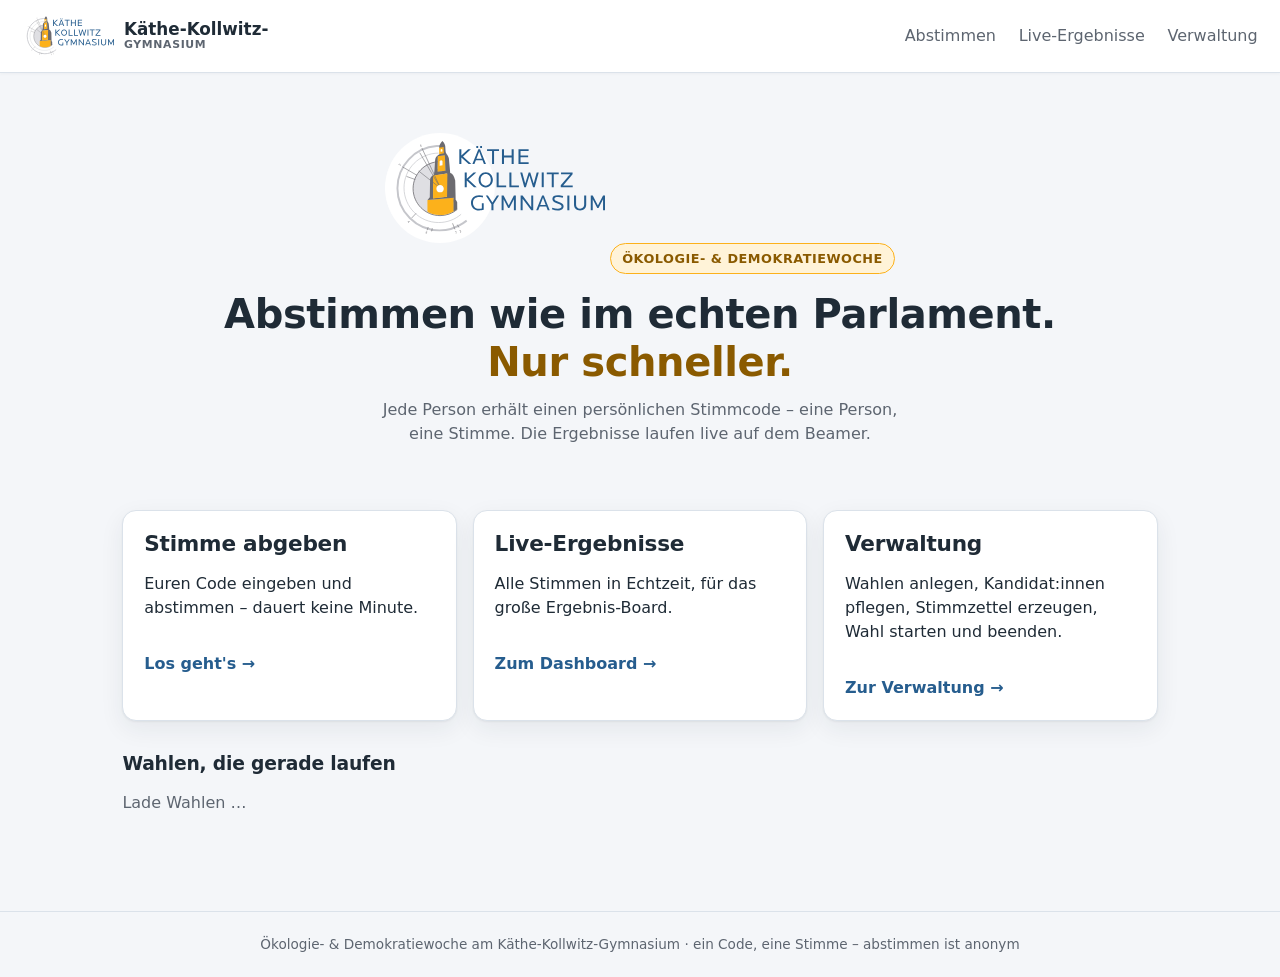
==== index.html @ 9bf64b33 "Initial commit: Static Schul-Wahlsystem with Supabase backend" ====
<!doctype html>
<html lang="de">
<head>
<meta charset="utf-8">
<meta name="viewport" content="width=device-width, initial-scale=1">
<title>Wahlsystem · Käthe-Kollwitz-Gymnasium</title>
<link rel="stylesheet" href="static/style.css">
</head>
<body>
<header class="top">
  <a class="brand" href="index.html" title="Käthe-Kollwitz-Gymnasium">
    <img class="brand-logo" src="static/logo-kkg.svg" alt="Käthe-Kollwitz-Gymnasium">
    <span class="brand-name">Käthe-Kollwitz-<small>Gymnasium</small></span>
  </a>
  <nav class="topnav">
    <a href="vote.html">Abstimmen</a>
    <a href="dashboard.html">Live-Ergebnisse</a>
    <a href="admin.html">Verwaltung</a>
  </nav>
</header>

<main class="main">
<section class="hero">
  <img class="hero-logo" src="static/logo-kkg.svg" alt="Käthe-Kollwitz-Gymnasium">
  <p class="kicker">Ökologie- &amp; Demokratiewoche</p>
  <h1>Abstimmen wie im echten Parlament.<br><span>Nur schneller.</span></h1>
  <p class="sub">Jede Person erhält einen persönlichen Stimmcode – eine Person,
  eine Stimme. Die Ergebnisse laufen live auf dem Beamer.</p>
</section>

<section class="cards3">
  <a class="card feature" href="vote.html">
    <h2>Stimme abgeben</h2>
    <p>Euren Code eingeben und abstimmen – dauert keine Minute.</p>
    <span class="card-cta">Los geht's →</span>
  </a>
  <a class="card feature" href="dashboard.html">
    <h2>Live-Ergebnisse</h2>
    <p>Alle Stimmen in Echtzeit, für das große Ergebnis-Board.</p>
    <span class="card-cta">Zum Dashboard →</span>
  </a>
  <a class="card feature" href="admin.html">
    <h2>Verwaltung</h2>
    <p>Wahlen anlegen, Kandidat:innen pflegen, Stimmzettel erzeugen,
      Wahl starten und beenden.</p>
    <span class="card-cta">Zur Verwaltung →</span>
  </a>
</section>

<section class="section">
  <h3 class="section-title">Wahlen, die gerade laufen</h3>
  <div id="open-elections"><p class="muted">Lade Wahlen …</p></div>
</section>
</main>

<footer class="foot">Ökologie- &amp; Demokratiewoche am Käthe-Kollwitz-Gymnasium · ein Code, eine Stimme – abstimmen ist anonym</footer>

<script src="static/supabase.js"></script>
<script src="static/supabase-config.js"></script>
<script>
(async () => {
  const box = document.getElementById("open-elections");
  try {
    const { data: list, error } = await supabase
      .from("elections")
      .select("id, title, status, votes(count)")
      .eq("status", "running")
      .order("id", { ascending: false });

    if (error || !list || !list.length) {
      box.innerHTML = '<p class="muted">Keine Wahl läuft gerade.</p>';
      return;
    }

    box.innerHTML = list.map(e => {
      const voteCount = e.votes ? e.votes[0]?.count || 0 : 0;
      return `
      <div class="election-row">
        <div>
          <strong>${esc(e.title)}</strong>
          <span class="muted"> · ${voteCount} Stimm${voteCount === 1 ? "e" : "en"} bisher</span>
        </div>
        <div class="row-actions">
          <a class="btn small" href="vote.html?e=${e.id}">Abstimmen</a>
          <a class="btn small ghost" href="dashboard.html?e=${e.id}">Ergebnis</a>
        </div>
      </div>`;
    }).join("");
  } catch (err) {
    box.innerHTML = '<p class="muted">Keine Wahl läuft gerade.</p>';
  }
})();
</script>
</body>
</html>
---- static/style.css ----
:root {
  /* KKG-Farben (aus dem Schullogo): Blau #265D8E, Orange #FCB11B */
  --bg: #f4f6f9;
  --card: #ffffff;
  --ink: #1f2b36;
  --muted: #5d6570;
  --line: #dbe2ea;
  --surface: #fbfcfd;          /* neutrale Flächen (Inputs, Listen) */
  --accent: #265d8e;
  --accent-hover: #1c4a73;     /* dunkleres KKG-Blau */
  --accent-ink: #ffffff;
  --accent-soft: #e4edf6;
  --accent2: #fcb11b;
  --accent2-soft: #fff3d8;
  --accent2-ink: #8a5a00;      /* ablesbares Dunkelorange */
  --ok: #16865c;
  --ok-soft: #e3f2ea;
  --danger: #b3372f;
  --warn: #9a6b00;
  --radius: 14px;
  --shadow: 0 1px 2px rgba(31, 43, 54, .06), 0 8px 24px rgba(31, 43, 54, .07);
}

* { box-sizing: border-box; }

body {
  margin: 0;
  font-family: system-ui, -apple-system, "Segoe UI", Roboto, "Helvetica Neue", Arial, sans-serif;
  background: var(--bg);
  color: var(--ink);
  line-height: 1.5;
}

a { color: var(--accent); text-decoration: none; }
a:hover { text-decoration: underline; }

h1, h2, h3 { line-height: 1.2; margin: 0 0 .5em; letter-spacing: -.01em; }
h1 { font-size: 2rem; }
h2 { font-size: 1.35rem; }

::selection { background: #ffe2a3; color: var(--ink); }

.muted { color: var(--muted); }
.pad { padding: .8rem; }

/* ---------- header / footer ---------- */
.top {
  display: flex;
  align-items: center;
  justify-content: space-between;
  gap: 1rem;
  padding: .8rem 1.4rem;
  background: var(--card);
  border-bottom: 1px solid var(--line);
  box-shadow: 0 1px 3px rgba(31, 43, 54, .04);
  position: sticky;
  top: 0;
  z-index: 20;
}
.brand {
  display: flex;
  align-items: center;
  gap: .6rem;
  font-weight: 700;
  font-size: 1.05rem;
  color: var(--ink);
}
.brand:hover { text-decoration: none; }
.brand-logo {
  height: 46px;
  width: auto;
  display: block;
  flex: none;
}
.brand-name { display: grid; line-height: 1.15; }
.brand-name small {
  font-size: .68rem;
  font-weight: 600;
  color: var(--muted);
  text-transform: uppercase;
  letter-spacing: .06em;
}
.topnav a {
  color: var(--muted);
  font-weight: 500;
  margin-left: 1.1rem;
}
.topnav a:hover { color: var(--accent); text-decoration: none; }
@media (max-width: 640px) {
  .top { flex-wrap: wrap; padding: .6rem 1rem; }
  .brand-logo { height: 34px; }
  .topnav { margin-left: auto; }
  .topnav a { margin-left: .8rem; font-size: .95rem; }
}

.main { max-width: 1080px; margin: 0 auto; padding: 1.6rem 1.4rem 3rem; }

.foot {
  text-align: center;
  color: var(--muted);
  font-size: .85rem;
  padding: 1.4rem;
  border-top: 1px solid var(--line);
  margin-top: 2rem;
}

/* ---------- hero ---------- */
.hero { text-align: center; padding: 2.2rem 1rem 2rem; }
.hero-logo { height: 110px; margin-bottom: 1.2rem; }
.kicker {
  display: inline-block;
  background: var(--accent2-soft);
  color: var(--accent2-ink);
  border: 1px solid var(--accent2);
  font-weight: 600;
  font-size: .8rem;
  letter-spacing: .04em;
  text-transform: uppercase;
  padding: .3rem .7rem;
  border-radius: 999px;
  margin-bottom: 1rem;
}
.hero h1 { font-size: 2.5rem; max-width: 44ch; margin: 0 auto; }
.hero h1 span { color: var(--accent2-ink); }
.sub { color: var(--muted); max-width: 52ch; margin: .8rem auto 0; }

/* ---------- cards ---------- */
.cards3 {
  display: grid;
  grid-template-columns: repeat(3, 1fr);
  gap: 1rem;
  margin: 2rem 0;
}
@media (max-width: 780px) { .cards3 { grid-template-columns: 1fr; } }

.card {
  background: var(--card);
  border: 1px solid var(--line);
  border-radius: var(--radius);
  padding: 1.2rem 1.3rem;
  box-shadow: var(--shadow);
}
.card.feature { display: block; color: inherit; transition: transform .12s ease; }
.card.feature:hover { text-decoration: none; transform: translateY(-2px); color: inherit; }
.card-cta { display: inline-block; margin-top: 1rem; font-weight: 600; color: var(--accent); transition: transform .12s ease; }
.card.feature:hover .card-cta { transform: translateX(3px); }

.section-title { margin-top: 2rem; }
.election-row {
  display: flex;
  align-items: center;
  justify-content: space-between;
  flex-wrap: wrap;
  gap: 1rem;
  background: var(--card);
  border: 1px solid var(--line);
  border-radius: var(--radius);
  padding: .9rem 1.1rem;
  margin-bottom: .7rem;
}

/* ---------- buttons ---------- */
.btn {
  display: inline-block;
  border: 1px solid var(--line);
  background: var(--card);
  color: var(--ink);
  font: inherit;
  font-weight: 600;
  padding: .55rem 1.1rem;
  border-radius: 10px;
  cursor: pointer;
  transition: background .12s ease, border-color .12s ease;
}
.btn:hover { background: #eef2f7; text-decoration: none; }
.btn.primary { background: var(--accent); border-color: var(--accent); color: var(--accent-ink); }
.btn.primary:hover { background: var(--accent-hover); }
.btn.danger { background: var(--danger); border-color: var(--danger); color: #fff; }
.btn.danger:hover { background: #9c2c25; }
.btn.ghost { background: transparent; border-color: transparent; color: var(--muted); }
.btn.ghost:hover { background: #edf2f7; color: var(--ink); }
.btn.small { padding: .35rem .8rem; font-size: .88rem; }
.btn.wide { width: 100%; }
.btn:disabled { opacity: .5; cursor: not-allowed; }

.row-actions { display: flex; gap: .6rem; flex-wrap: wrap; }

.linkish {
  background: none;
  border: none;
  color: var(--muted);
  cursor: pointer;
  font: inherit;
  font-size: .88rem;
  padding: 0;
}
.linkish:hover { color: var(--accent); text-decoration: underline; }

/* ---------- forms ---------- */
.stack { display: grid; gap: .9rem; }
.field { display: grid; gap: .3rem; }
.field > span { font-size: .85rem; font-weight: 600; color: var(--muted); }
input, textarea, select {
  font: inherit;
  border: 1px solid var(--line);
  border-radius: 10px;
  padding: .55rem .75rem;
  background: var(--surface);
  width: 100%;
}
input:focus, textarea:focus, select:focus {
  outline: 2px solid var(--accent-soft);
  border-color: var(--accent);
}
.code-input {
  font-family: ui-monospace, SFMono-Regular, Menlo, monospace;
  font-size: 1.15rem;
  letter-spacing: .08em;
  text-transform: uppercase;
  text-align: center;
}
.code-row { display: grid; grid-template-columns: 1fr 2fr; gap: .8rem; }
@media (max-width: 560px) { .code-row { grid-template-columns: 1fr; } }

.error { color: var(--danger); font-weight: 600; margin: .6rem 0 0; }
.status-note {
  background: #fff6e6;
  border: 1px solid #f0dcae;
  color: var(--warn);
  border-radius: 10px;
  padding: .8rem 1rem;
  margin-top: 1rem;
}

.center-col { max-width: 640px; margin: 2rem auto 0; }
.login-card { text-align: center; }

/* ---------- vote page ---------- */
.vote-card h1 { font-size: 1.7rem; }
.election-head { margin: 1.2rem 0 .4rem; }
.pick-hint { font-weight: 600; margin: 1rem 0 .6rem; }
.options { display: grid; gap: .6rem; }
.option {
  display: flex;
  gap: .8rem;
  align-items: flex-start;
  border: 1px solid var(--line);
  border-radius: 12px;
  padding: .85rem 1rem;
  cursor: pointer;
  background: var(--surface);
  transition: border-color .12s ease, background .12s ease;
}
.option:hover { border-color: var(--accent); }
.option input { width: auto; margin: .25rem 0 0; accent-color: var(--accent); }
.option.selected { border-color: var(--accent); background: var(--accent-soft); }
.option-text { display: grid; }
.option-text small { color: var(--muted); }

.success { text-align: center; padding: 1.2rem 0 .4rem; }
.success-mark {
  width: 64px;
  height: 64px;
  margin: 0 auto 1rem;
  border-radius: 50%;
  background: var(--ok-soft);
  color: var(--ok);
  font-size: 2rem;
  font-weight: 700;
  display: grid;
  place-items: center;
}

/* ---------- dashboard ---------- */
.dashboard { max-width: 860px; }
.dash-head { margin-bottom: 1.2rem; }
.dash-stats {
  display: grid;
  grid-template-columns: repeat(2, 1fr);
  gap: .8rem;
  margin-bottom: 1rem;
}
@media (max-width: 560px) { .dash-stats { grid-template-columns: 1fr; } }
.stat {
  background: var(--card);
  border: 1px solid var(--line);
  border-radius: var(--radius);
  padding: .9rem 1rem;
  text-align: center;
  box-shadow: var(--shadow);
}
.stat span { font-size: 1.8rem; font-weight: 700; display: block; }
.stat small { color: var(--muted); }

.bars { display: grid; gap: .8rem; padding: .6rem 0; }
.bar-row { display: grid; gap: .3rem; }
.bar-label {
  display: flex;
  align-items: baseline;
  gap: .5rem;
  flex-wrap: wrap;
}
.bar-num { color: var(--muted); font-size: .9rem; }
.bar-track {
  height: 18px;
  background: #e6ebf1;
  border-radius: 999px;
  overflow: hidden;
}
.bar-fill {
  height: 100%;
  background: linear-gradient(90deg, var(--accent), #5b8cb8);
  border-radius: 999px;
  transition: width .5s ease;
}
.crown { color: var(--accent2); }
.dash-pick { display: flex; align-items: center; gap: .6rem; flex-wrap: wrap; margin-top: 1rem; color: var(--muted); }
.dash-pick select { width: auto; max-width: 100%; }
.hint { color: var(--muted); font-size: .88rem; margin: .6rem 0 0; }

/* ---------- pills ---------- */
.pill {
  font-size: .75rem;
  font-weight: 700;
  text-transform: uppercase;
  letter-spacing: .03em;
  padding: .2rem .55rem;
  border-radius: 999px;
}
.pill.draft { background: #e8edf1; color: var(--muted); }
.pill.running { background: var(--ok-soft); color: var(--ok); }
.pill.closed { background: #fdebe9; color: var(--danger); }
.pill.round { background: var(--accent2-soft); color: var(--accent2-ink); border: 1px solid var(--accent2); }
.pill.round.sm { font-size: .66rem; padding: .1rem .4rem; vertical-align: middle; }

/* ---------- rounds / dashboard title ---------- */
.dash-title-row {
  display: flex;
  align-items: center;
  gap: .6rem;
  flex-wrap: wrap;
}
.dash-title-row h1 { margin: 0; }

/* ---------- admin layout ---------- */
.admin-layout {
  display: grid;
  grid-template-columns: 300px 1fr;
  gap: 1.2rem;
  align-items: start;
}
@media (max-width: 820px) { .admin-layout { grid-template-columns: 1fr; } }

.admin-side {
  position: sticky;
  top: 70px;
  display: grid;
  gap: 1rem;
  background: var(--card);
  border: 1px solid var(--line);
  border-radius: var(--radius);
  padding: 1rem;
  box-shadow: var(--shadow);
  max-height: calc(100vh - 90px);
  overflow: auto;
}
@media (max-width: 820px) { .admin-side { position: static; max-height: none; } }

.election-list { display: grid; gap: .5rem; }
.list-item {
  display: grid;
  gap: .15rem;
  text-align: left;
  background: var(--surface);
  border: 1px solid var(--line);
  border-radius: 10px;
  padding: .7rem .8rem;
  cursor: pointer;
  font: inherit;
  width: 100%;
}
.list-item:hover { border-color: var(--accent); }
.list-item.active { border-color: var(--accent); background: var(--accent-soft); }
.list-title { font-weight: 600; }
.list-meta { color: var(--muted); font-size: .8rem; }
.side-foot { display: grid; gap: .4rem; border-top: 1px solid var(--line); padding-top: .8rem; }

.placeholder {
  color: var(--muted);
  text-align: center;
  padding: 3rem 1rem;
  border: 2px dashed var(--line);
  border-radius: var(--radius);
}

.detail-head {
  display: flex;
  justify-content: space-between;
  gap: 1rem;
  flex-wrap: wrap;
  margin-bottom: 1rem;
}
.tabs { display: flex; gap: .4rem; margin: 1rem 0 .8rem; flex-wrap: wrap; }
.tab {
  border: 1px solid var(--line);
  background: var(--card);
  font: inherit;
  font-weight: 600;
  font-size: .9rem;
  padding: .4rem .9rem;
  border-radius: 999px;
  cursor: pointer;
}
.tab.active { background: var(--accent); border-color: var(--accent); color: #fff; }
.tab-pane { background: var(--card); border: 1px solid var(--line); border-radius: var(--radius); padding: 1.1rem; }
.hidden { display: none !important; }

.add-row { display: flex; gap: .6rem; margin-bottom: 1rem; flex-wrap: wrap; align-items: center; }
.add-row input[type="text"], .add-row input:not([type]), .add-row input[type="number"] { flex: 1; min-width: 160px; }
.add-row label { font-size: .88rem; color: var(--muted); font-weight: 600; }
.qr-host { display: grid; gap: .2rem; }
.qr-host input { min-width: 220px; font-size: .88rem; }

.cand-list { display: grid; gap: .5rem; }
.cand-row {
  display: flex;
  justify-content: space-between;
  align-items: center;
  flex-wrap: wrap;
  gap: 1rem;
  border: 1px solid var(--line);
  border-radius: 10px;
  padding: .6rem .9rem;
}
.cand-row small { display: block; }

.ballot-grid {
  display: grid;
  grid-template-columns: repeat(auto-fill, minmax(150px, 1fr));
  gap: .8rem;
  max-height: 60vh;
  overflow: auto;
  border: 1px dashed var(--line);
  border-radius: 10px;
  padding: .8rem;
}
.ballot {
  display: grid;
  place-items: center;
  gap: .3rem;
  background: var(--surface);
  border: 1px solid var(--line);
  border-radius: 10px;
  padding: .6rem;
}
.ballot img { width: 96px; height: 96px; }
.ballot code { font-family: ui-monospace, SFMono-Regular, Menlo, monospace; font-weight: 600; }
.ballot.used { opacity: .45; }

.result-stats { display: flex; gap: .8rem; margin-bottom: 1rem; flex-wrap: wrap; }
.result-stats .stat { box-shadow: none; padding: .6rem .9rem; }
.result-stats .stat span { font-size: 1.4rem; }

/* ---------- print ---------- */
@media print {
  .top, .foot, .no-print, .placeholder, .tabs, .add-row,
  .detail-head .row-actions, .side-foot { display: none !important; }
  body { background: #fff; }
  .admin-layout { display: block; }
  .admin-main { padding: 0; }
  .ballot-grid { border: none; max-height: none; overflow: visible; }
  .tab-pane.hidden { display: none !important; }
  .tab-pane { border: none; padding: 0; }
}

/* ---------- Barrierefreiheit ---------- */
@media (prefers-reduced-motion: reduce) {
  *, *::before, *::after { transition: none !important; animation: none !important; }
}
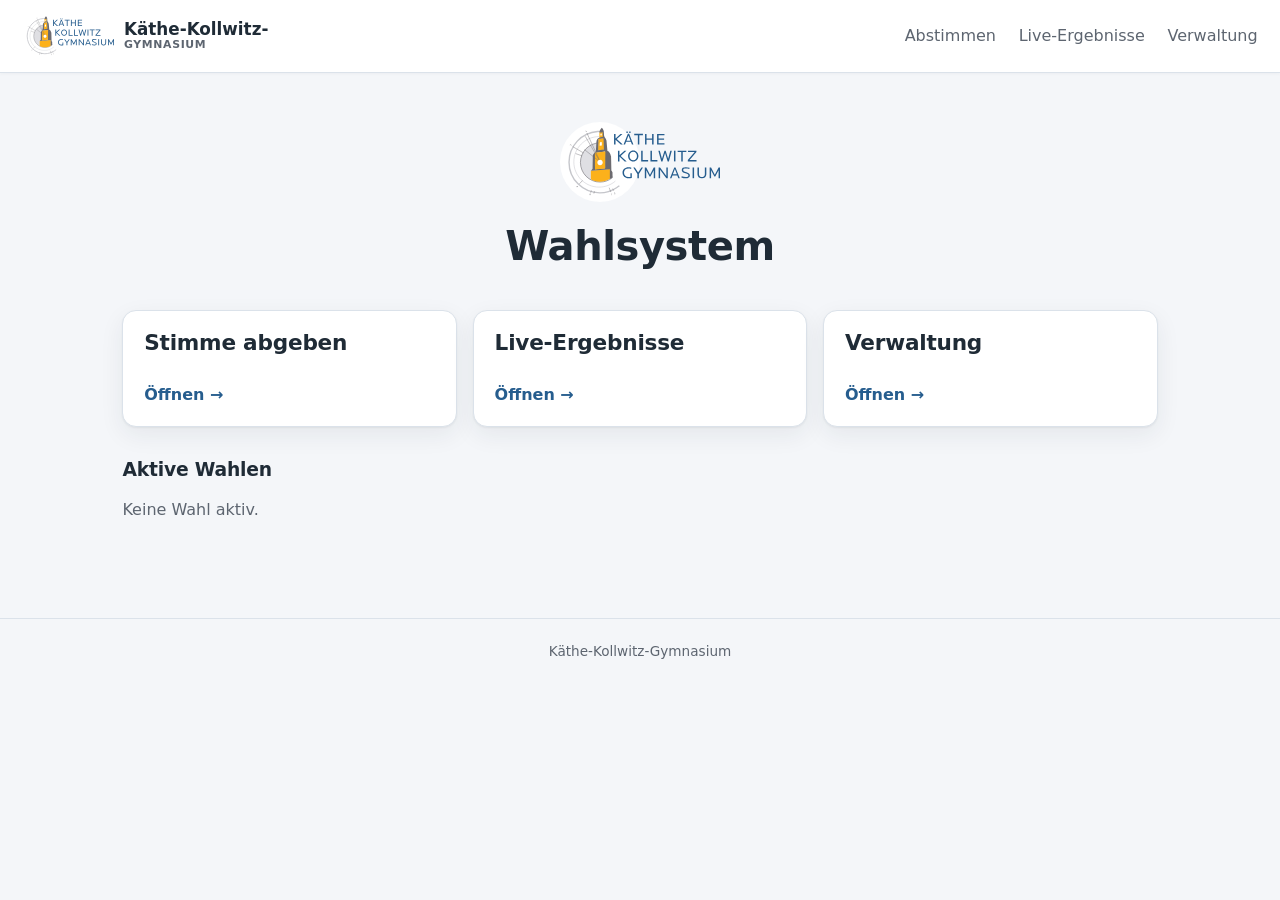
==== commit 7feb976d: "Remove unnecessary marketing and verbose text" ====
--- a/index.html
+++ b/index.html
@@ -20,40 +20,33 @@
 </header>
 
 <main class="main">
-<section class="hero">
-  <img class="hero-logo" src="static/logo-kkg.svg" alt="Käthe-Kollwitz-Gymnasium">
-  <p class="kicker">Ökologie- &amp; Demokratiewoche</p>
-  <h1>Abstimmen wie im echten Parlament.<br><span>Nur schneller.</span></h1>
-  <p class="sub">Jede Person erhält einen persönlichen Stimmcode – eine Person,
-  eine Stimme. Die Ergebnisse laufen live auf dem Beamer.</p>
+<section class="hero" style="padding: 1.5rem 1rem 1rem;">
+  <img class="hero-logo" src="static/logo-kkg.svg" alt="Käthe-Kollwitz-Gymnasium" style="height: 80px; margin-bottom: 0.8rem;">
+  <h1>Wahlsystem</h1>
 </section>
 
-<section class="cards3">
+<section class="cards3" style="margin: 1.5rem 0;">
   <a class="card feature" href="vote.html">
     <h2>Stimme abgeben</h2>
-    <p>Euren Code eingeben und abstimmen – dauert keine Minute.</p>
-    <span class="card-cta">Los geht's →</span>
+    <span class="card-cta">Öffnen →</span>
   </a>
   <a class="card feature" href="dashboard.html">
     <h2>Live-Ergebnisse</h2>
-    <p>Alle Stimmen in Echtzeit, für das große Ergebnis-Board.</p>
-    <span class="card-cta">Zum Dashboard →</span>
+    <span class="card-cta">Öffnen →</span>
   </a>
   <a class="card feature" href="admin.html">
     <h2>Verwaltung</h2>
-    <p>Wahlen anlegen, Kandidat:innen pflegen, Stimmzettel erzeugen,
-      Wahl starten und beenden.</p>
-    <span class="card-cta">Zur Verwaltung →</span>
+    <span class="card-cta">Öffnen →</span>
   </a>
 </section>
 
 <section class="section">
-  <h3 class="section-title">Wahlen, die gerade laufen</h3>
-  <div id="open-elections"><p class="muted">Lade Wahlen …</p></div>
+  <h3 class="section-title">Aktive Wahlen</h3>
+  <div id="open-elections"><p class="muted">Keine Wahl aktiv.</p></div>
 </section>
 </main>
 
-<footer class="foot">Ökologie- &amp; Demokratiewoche am Käthe-Kollwitz-Gymnasium · ein Code, eine Stimme – abstimmen ist anonym</footer>
+<footer class="foot">Käthe-Kollwitz-Gymnasium</footer>
 
 <script src="static/supabase.js"></script>
 <script src="static/supabase-config.js"></script>
@@ -68,7 +61,7 @@
       .order("id", { ascending: false });
 
     if (error || !list || !list.length) {
-      box.innerHTML = '<p class="muted">Keine Wahl läuft gerade.</p>';
+      box.innerHTML = '<p class="muted">Keine Wahl aktiv.</p>';
       return;
     }
 
@@ -78,7 +71,7 @@
       <div class="election-row">
         <div>
           <strong>${esc(e.title)}</strong>
-          <span class="muted"> · ${voteCount} Stimm${voteCount === 1 ? "e" : "en"} bisher</span>
+          <span class="muted"> · ${voteCount} Stimmen</span>
         </div>
         <div class="row-actions">
           <a class="btn small" href="vote.html?e=${e.id}">Abstimmen</a>
@@ -87,7 +80,7 @@
       </div>`;
     }).join("");
   } catch (err) {
-    box.innerHTML = '<p class="muted">Keine Wahl läuft gerade.</p>';
+    box.innerHTML = '<p class="muted">Keine Wahl aktiv.</p>';
   }
 })();
 </script>
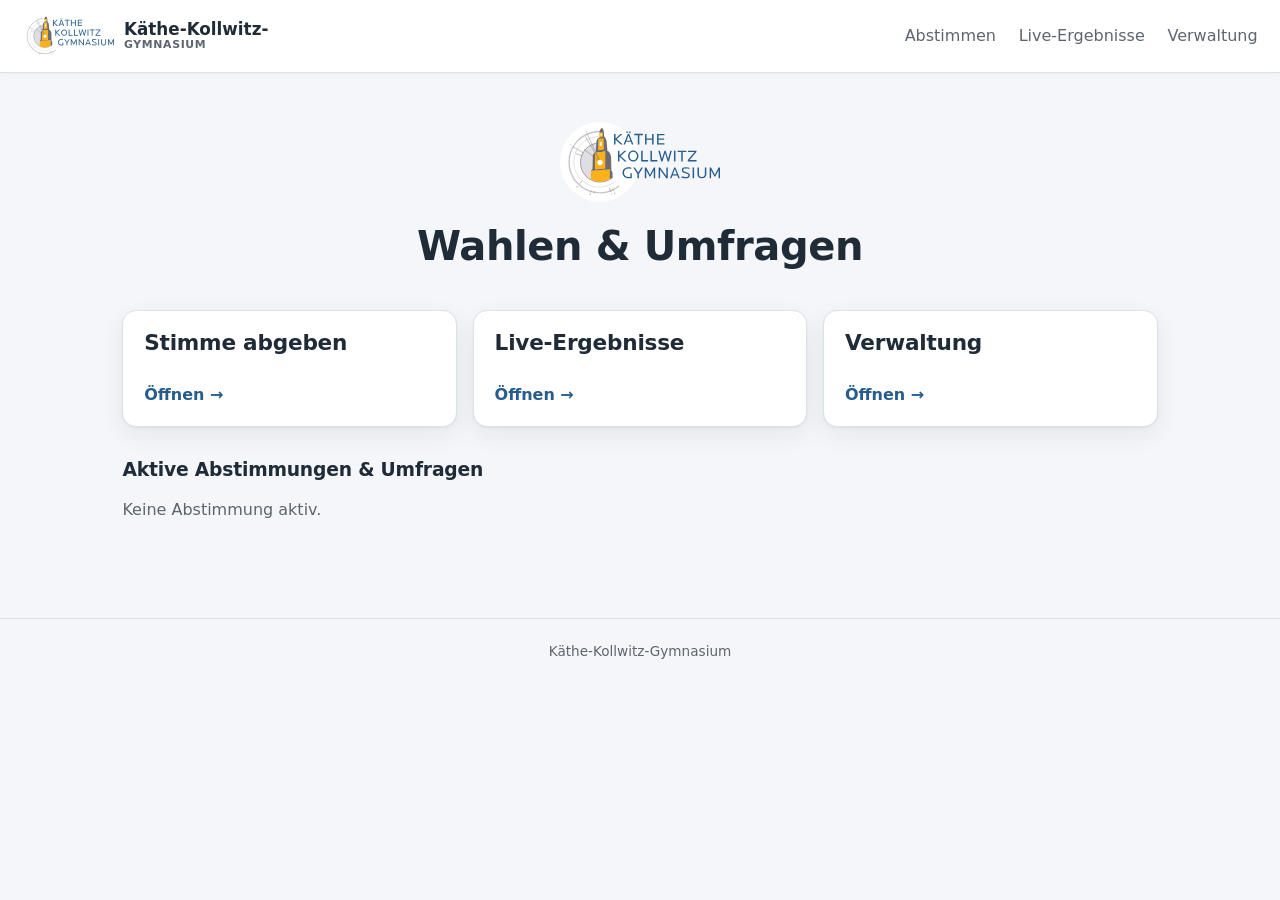
==== commit c3ab4ea2: "Support all polls and surveys with quick presets and flexible wording" ====
--- a/index.html
+++ b/index.html
@@ -3,7 +3,7 @@
 <head>
 <meta charset="utf-8">
 <meta name="viewport" content="width=device-width, initial-scale=1">
-<title>Wahlsystem · Käthe-Kollwitz-Gymnasium</title>
+<title>Wahlen &amp; Umfragen · Käthe-Kollwitz-Gymnasium</title>
 <link rel="stylesheet" href="static/style.css">
 </head>
 <body>
@@ -22,7 +22,7 @@
 <main class="main">
 <section class="hero" style="padding: 1.5rem 1rem 1rem;">
   <img class="hero-logo" src="static/logo-kkg.svg" alt="Käthe-Kollwitz-Gymnasium" style="height: 80px; margin-bottom: 0.8rem;">
-  <h1>Wahlsystem</h1>
+  <h1>Wahlen &amp; Umfragen</h1>
 </section>
 
 <section class="cards3" style="margin: 1.5rem 0;">
@@ -41,8 +41,8 @@
 </section>
 
 <section class="section">
-  <h3 class="section-title">Aktive Wahlen</h3>
-  <div id="open-elections"><p class="muted">Keine Wahl aktiv.</p></div>
+  <h3 class="section-title">Aktive Abstimmungen &amp; Umfragen</h3>
+  <div id="open-elections"><p class="muted">Keine Abstimmung aktiv.</p></div>
 </section>
 </main>
 
--- a/static/style.css
+++ b/static/style.css
@@ -447,15 +447,114 @@
 .ballot {
   display: grid;
   place-items: center;
-  gap: .3rem;
+  gap: .4rem;
   background: var(--surface);
   border: 1px solid var(--line);
   border-radius: 10px;
-  padding: .6rem;
-}
-.ballot img { width: 96px; height: 96px; }
-.ballot code { font-family: ui-monospace, SFMono-Regular, Menlo, monospace; font-weight: 600; }
+  padding: .7rem;
+  cursor: pointer;
+  transition: transform 0.12s ease, border-color 0.12s ease, box-shadow 0.12s ease;
+}
+.ballot:hover {
+  border-color: var(--accent);
+  transform: translateY(-2px);
+  box-shadow: 0 4px 12px rgba(0,0,0,0.08);
+}
+.ballot .ballot-qr {
+  width: 64px;
+  height: 64px;
+  display: flex;
+  align-items: center;
+  justify-content: center;
+}
+.ballot .ballot-qr canvas, .ballot .ballot-qr img {
+  width: 64px !important;
+  height: 64px !important;
+  image-rendering: -webkit-optimize-contrast;
+  image-rendering: crisp-edges;
+  border-radius: 4px;
+}
+.ballot code { font-family: ui-monospace, SFMono-Regular, Menlo, monospace; font-weight: 600; font-size: 0.95rem; }
 .ballot.used { opacity: .45; }
+
+/* ---------- Lightbox Modal ---------- */
+.lightbox-overlay {
+  position: fixed;
+  inset: 0;
+  z-index: 1000;
+  display: flex;
+  align-items: center;
+  justify-content: center;
+  padding: 1.5rem;
+}
+.lightbox-backdrop {
+  position: absolute;
+  inset: 0;
+  background: rgba(15, 23, 42, 0.75);
+  backdrop-filter: blur(4px);
+}
+.lightbox-card {
+  position: relative;
+  z-index: 1;
+  background: #ffffff;
+  border-radius: 16px;
+  padding: 2rem;
+  max-width: 90vw;
+  width: 380px;
+  text-align: center;
+  box-shadow: 0 20px 40px rgba(0,0,0,0.3);
+  animation: popIn 0.2s cubic-bezier(0.16, 1, 0.3, 1);
+}
+@keyframes popIn {
+  from { opacity: 0; transform: scale(0.92); }
+  to { opacity: 1; transform: scale(1); }
+}
+.lightbox-close {
+  position: absolute;
+  top: 10px;
+  right: 14px;
+  background: none;
+  border: none;
+  font-size: 28px;
+  line-height: 1;
+  color: #64748b;
+  cursor: pointer;
+  padding: 4px;
+}
+.lightbox-close:hover { color: #0f172a; }
+.lightbox-qr {
+  width: 280px;
+  height: 280px;
+  margin: 0.5rem auto 1rem;
+  display: flex;
+  align-items: center;
+  justify-content: center;
+}
+.lightbox-qr canvas, .lightbox-qr img {
+  width: 280px !important;
+  height: 280px !important;
+  image-rendering: pixelated;
+  image-rendering: crisp-edges;
+  border-radius: 8px;
+}
+.lightbox-code {
+  font-family: ui-monospace, SFMono-Regular, Menlo, monospace;
+  font-size: 1.7rem;
+  font-weight: 700;
+  letter-spacing: 2px;
+  color: var(--accent);
+  margin-bottom: 0.3rem;
+}
+.lightbox-title {
+  color: var(--muted);
+  font-size: 0.95rem;
+  margin-bottom: 1.2rem;
+}
+.lightbox-actions {
+  display: flex;
+  justify-content: center;
+  gap: 0.8rem;
+}
 
 .result-stats { display: flex; gap: .8rem; margin-bottom: 1rem; flex-wrap: wrap; }
 .result-stats .stat { box-shadow: none; padding: .6rem .9rem; }
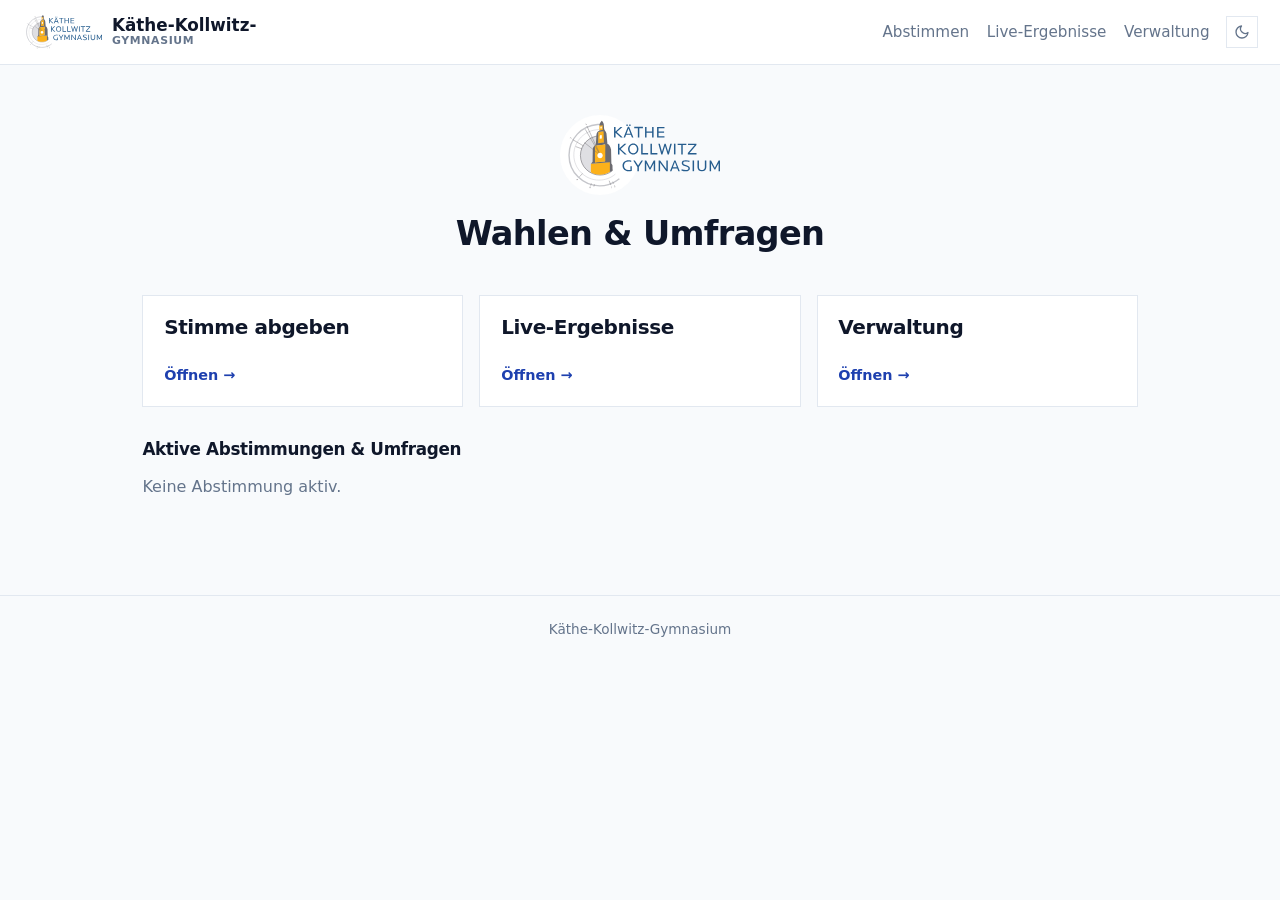
==== commit d09a17f5: "Add darkmode, sharp de-rounded layout, and minimal color palette" ====
--- a/index.html
+++ b/index.html
@@ -4,6 +4,13 @@
 <meta charset="utf-8">
 <meta name="viewport" content="width=device-width, initial-scale=1">
 <title>Wahlen &amp; Umfragen · Käthe-Kollwitz-Gymnasium</title>
+<script>
+(function(){
+  const s = localStorage.getItem('theme');
+  const d = window.matchMedia('(prefers-color-scheme: dark)').matches;
+  document.documentElement.setAttribute('data-theme', s || (d ? 'dark' : 'light'));
+})();
+</script>
 <link rel="stylesheet" href="static/style.css">
 </head>
 <body>
@@ -16,6 +23,10 @@
     <a href="vote.html">Abstimmen</a>
     <a href="dashboard.html">Live-Ergebnisse</a>
     <a href="admin.html">Verwaltung</a>
+    <button id="theme-toggle" class="theme-toggle" type="button" aria-label="Darkmode umschalten" title="Farbschema wechseln">
+      <svg class="sun-icon" width="16" height="16" viewBox="0 0 24 24" fill="none" stroke="currentColor" stroke-width="2" stroke-linecap="round" stroke-linejoin="round"><circle cx="12" cy="12" r="5"/><line x1="12" y1="1" x2="12" y2="3"/><line x1="12" y1="21" x2="12" y2="23"/><line x1="4.22" y1="4.22" x2="5.64" y2="5.64"/><line x1="18.36" y1="18.36" x2="19.78" y2="19.78"/><line x1="1" y1="12" x2="3" y2="12"/><line x1="21" y1="12" x2="23" y2="12"/><line x1="4.22" y1="19.78" x2="5.64" y2="18.36"/><line x1="18.36" y1="5.64" x2="19.78" y2="4.22"/></svg>
+      <svg class="moon-icon" width="16" height="16" viewBox="0 0 24 24" fill="none" stroke="currentColor" stroke-width="2" stroke-linecap="round" stroke-linejoin="round"><path d="M21 12.79A9 9 0 1 1 11.21 3 7 7 0 0 0 21 12.79z"/></svg>
+    </button>
   </nav>
 </header>
 
--- a/static/style.css
+++ b/static/style.css
@@ -1,24 +1,64 @@
 :root {
-  /* KKG-Farben (aus dem Schullogo): Blau #265D8E, Orange #FCB11B */
-  --bg: #f4f6f9;
+  --bg: #f8fafc;
   --card: #ffffff;
-  --ink: #1f2b36;
-  --muted: #5d6570;
-  --line: #dbe2ea;
-  --surface: #fbfcfd;          /* neutrale Flächen (Inputs, Listen) */
-  --accent: #265d8e;
-  --accent-hover: #1c4a73;     /* dunkleres KKG-Blau */
+  --surface: #f1f5f9;
+  --surface-hover: #e2e8f0;
+  --ink: #0f172a;
+  --muted: #64748b;
+  --line: #e2e8f0;
+  --line-strong: #0f172a;
+  --accent: #1e40af;
+  --accent-hover: #1d4ed8;
   --accent-ink: #ffffff;
-  --accent-soft: #e4edf6;
-  --accent2: #fcb11b;
-  --accent2-soft: #fff3d8;
-  --accent2-ink: #8a5a00;      /* ablesbares Dunkelorange */
-  --ok: #16865c;
-  --ok-soft: #e3f2ea;
-  --danger: #b3372f;
-  --warn: #9a6b00;
-  --radius: 14px;
-  --shadow: 0 1px 2px rgba(31, 43, 54, .06), 0 8px 24px rgba(31, 43, 54, .07);
+  --accent-soft: #eff6ff;
+  --ok: #15803d;
+  --ok-soft: #f0fdf4;
+  --danger: #b91c1c;
+  --danger-soft: #fef2f2;
+  --radius: 0px;
+  --shadow: 0 1px 2px rgba(15, 23, 42, 0.05);
+}
+
+[data-theme="dark"] {
+  --bg: #09090b;
+  --card: #12161f;
+  --surface: #18202c;
+  --surface-hover: #222b3a;
+  --ink: #f8fafc;
+  --muted: #94a3b8;
+  --line: #263142;
+  --line-strong: #f8fafc;
+  --accent: #3b82f6;
+  --accent-hover: #60a5fa;
+  --accent-ink: #ffffff;
+  --accent-soft: rgba(59, 130, 246, 0.12);
+  --ok: #22c55e;
+  --ok-soft: rgba(34, 197, 94, 0.12);
+  --danger: #ef4444;
+  --danger-soft: rgba(239, 68, 68, 0.12);
+  --shadow: 0 1px 3px rgba(0, 0, 0, 0.4);
+}
+
+@media (prefers-color-scheme: dark) {
+  :root:not([data-theme="light"]) {
+    --bg: #09090b;
+    --card: #12161f;
+    --surface: #18202c;
+    --surface-hover: #222b3a;
+    --ink: #f8fafc;
+    --muted: #94a3b8;
+    --line: #263142;
+    --line-strong: #f8fafc;
+    --accent: #3b82f6;
+    --accent-hover: #60a5fa;
+    --accent-ink: #ffffff;
+    --accent-soft: rgba(59, 130, 246, 0.12);
+    --ok: #22c55e;
+    --ok-soft: rgba(34, 197, 94, 0.12);
+    --danger: #ef4444;
+    --danger-soft: rgba(239, 68, 68, 0.12);
+    --shadow: 0 1px 3px rgba(0, 0, 0, 0.4);
+  }
 }
 
 * { box-sizing: border-box; }
@@ -29,16 +69,18 @@
   background: var(--bg);
   color: var(--ink);
   line-height: 1.5;
+  transition: background-color 0.15s ease, color 0.15s ease;
 }
 
 a { color: var(--accent); text-decoration: none; }
 a:hover { text-decoration: underline; }
 
-h1, h2, h3 { line-height: 1.2; margin: 0 0 .5em; letter-spacing: -.01em; }
-h1 { font-size: 2rem; }
-h2 { font-size: 1.35rem; }
-
-::selection { background: #ffe2a3; color: var(--ink); }
+h1, h2, h3 { line-height: 1.2; margin: 0 0 .5em; letter-spacing: -.02em; font-weight: 700; }
+h1 { font-size: 1.85rem; }
+h2 { font-size: 1.25rem; }
+h3 { font-size: 1.05rem; }
+
+::selection { background: var(--accent); color: var(--accent-ink); }
 
 .muted { color: var(--muted); }
 .pad { padding: .8rem; }
@@ -49,10 +91,9 @@
   align-items: center;
   justify-content: space-between;
   gap: 1rem;
-  padding: .8rem 1.4rem;
+  padding: .75rem 1.4rem;
   background: var(--card);
   border-bottom: 1px solid var(--line);
-  box-shadow: 0 1px 3px rgba(31, 43, 54, .04);
   position: sticky;
   top: 0;
   z-index: 20;
@@ -67,11 +108,22 @@
 }
 .brand:hover { text-decoration: none; }
 .brand-logo {
-  height: 46px;
+  height: 40px;
   width: auto;
   display: block;
   flex: none;
 }
+[data-theme="dark"] .brand-logo,
+[data-theme="dark"] .hero-logo {
+  filter: brightness(1.25) contrast(1.05);
+}
+@media (prefers-color-scheme: dark) {
+  :root:not([data-theme="light"]) .brand-logo,
+  :root:not([data-theme="light"]) .hero-logo {
+    filter: brightness(1.25) contrast(1.05);
+  }
+}
+
 .brand-name { display: grid; line-height: 1.15; }
 .brand-name small {
   font-size: .68rem;
@@ -80,20 +132,61 @@
   text-transform: uppercase;
   letter-spacing: .06em;
 }
+
+.topnav {
+  display: flex;
+  align-items: center;
+}
 .topnav a {
   color: var(--muted);
   font-weight: 500;
   margin-left: 1.1rem;
-}
-.topnav a:hover { color: var(--accent); text-decoration: none; }
+  font-size: .95rem;
+}
+.topnav a:hover { color: var(--ink); text-decoration: none; }
+
+/* Theme toggle button */
+.theme-toggle {
+  background: transparent;
+  border: 1px solid var(--line);
+  color: var(--muted);
+  width: 32px;
+  height: 32px;
+  padding: 0;
+  display: inline-flex;
+  align-items: center;
+  justify-content: center;
+  cursor: pointer;
+  border-radius: var(--radius);
+  margin-left: 1rem;
+  flex: none;
+  transition: color .12s ease, border-color .12s ease, background .12s ease;
+}
+.theme-toggle:hover {
+  color: var(--ink);
+  border-color: var(--line-strong);
+  background: var(--surface);
+}
+:root .sun-icon { display: none; }
+:root .moon-icon { display: block; }
+
+[data-theme="dark"] .sun-icon { display: block; }
+[data-theme="dark"] .moon-icon { display: none; }
+
+@media (prefers-color-scheme: dark) {
+  :root:not([data-theme="light"]) .sun-icon { display: block; }
+  :root:not([data-theme="light"]) .moon-icon { display: none; }
+}
+
 @media (max-width: 640px) {
   .top { flex-wrap: wrap; padding: .6rem 1rem; }
-  .brand-logo { height: 34px; }
+  .brand-logo { height: 32px; }
   .topnav { margin-left: auto; }
-  .topnav a { margin-left: .8rem; font-size: .95rem; }
-}
-
-.main { max-width: 1080px; margin: 0 auto; padding: 1.6rem 1.4rem 3rem; }
+  .topnav a { margin-left: .7rem; font-size: .9rem; }
+  .theme-toggle { margin-left: .5rem; }
+}
+
+.main { max-width: 1040px; margin: 0 auto; padding: 1.6rem 1.4rem 3rem; }
 
 .foot {
   text-align: center;
@@ -105,31 +198,30 @@
 }
 
 /* ---------- hero ---------- */
-.hero { text-align: center; padding: 2.2rem 1rem 2rem; }
-.hero-logo { height: 110px; margin-bottom: 1.2rem; }
+.hero { text-align: center; padding: 1.8rem 1rem 1.2rem; }
+.hero-logo { height: 80px; margin-bottom: 0.8rem; }
 .kicker {
   display: inline-block;
-  background: var(--accent2-soft);
-  color: var(--accent2-ink);
-  border: 1px solid var(--accent2);
+  background: var(--surface);
+  color: var(--muted);
+  border: 1px solid var(--line);
   font-weight: 600;
-  font-size: .8rem;
+  font-size: .78rem;
   letter-spacing: .04em;
   text-transform: uppercase;
-  padding: .3rem .7rem;
-  border-radius: 999px;
-  margin-bottom: 1rem;
-}
-.hero h1 { font-size: 2.5rem; max-width: 44ch; margin: 0 auto; }
-.hero h1 span { color: var(--accent2-ink); }
-.sub { color: var(--muted); max-width: 52ch; margin: .8rem auto 0; }
+  padding: .25rem .65rem;
+  border-radius: var(--radius);
+  margin-bottom: .8rem;
+}
+.hero h1 { font-size: 2.1rem; max-width: 44ch; margin: 0 auto; }
+.sub { color: var(--muted); max-width: 52ch; margin: .8rem auto 0; font-size: .95rem; }
 
 /* ---------- cards ---------- */
 .cards3 {
   display: grid;
   grid-template-columns: repeat(3, 1fr);
   gap: 1rem;
-  margin: 2rem 0;
+  margin: 1.8rem 0;
 }
 @media (max-width: 780px) { .cards3 { grid-template-columns: 1fr; } }
 
@@ -138,12 +230,25 @@
   border: 1px solid var(--line);
   border-radius: var(--radius);
   padding: 1.2rem 1.3rem;
-  box-shadow: var(--shadow);
-}
-.card.feature { display: block; color: inherit; transition: transform .12s ease; }
-.card.feature:hover { text-decoration: none; transform: translateY(-2px); color: inherit; }
-.card-cta { display: inline-block; margin-top: 1rem; font-weight: 600; color: var(--accent); transition: transform .12s ease; }
-.card.feature:hover .card-cta { transform: translateX(3px); }
+}
+.card.feature {
+  display: block;
+  color: inherit;
+  transition: border-color .12s ease, background-color .12s ease;
+}
+.card.feature:hover {
+  text-decoration: none;
+  border-color: var(--accent);
+  background: var(--surface);
+  color: inherit;
+}
+.card-cta {
+  display: inline-block;
+  margin-top: 1rem;
+  font-weight: 600;
+  color: var(--accent);
+  font-size: .9rem;
+}
 
 .section-title { margin-top: 2rem; }
 .election-row {
@@ -155,35 +260,38 @@
   background: var(--card);
   border: 1px solid var(--line);
   border-radius: var(--radius);
-  padding: .9rem 1.1rem;
-  margin-bottom: .7rem;
+  padding: .85rem 1.1rem;
+  margin-bottom: .6rem;
 }
 
 /* ---------- buttons ---------- */
 .btn {
-  display: inline-block;
+  display: inline-flex;
+  align-items: center;
+  justify-content: center;
   border: 1px solid var(--line);
   background: var(--card);
   color: var(--ink);
   font: inherit;
   font-weight: 600;
-  padding: .55rem 1.1rem;
-  border-radius: 10px;
+  font-size: .92rem;
+  padding: .5rem 1rem;
+  border-radius: var(--radius);
   cursor: pointer;
-  transition: background .12s ease, border-color .12s ease;
-}
-.btn:hover { background: #eef2f7; text-decoration: none; }
+  transition: background .12s ease, border-color .12s ease, color .12s ease;
+}
+.btn:hover { background: var(--surface); border-color: var(--line-strong); text-decoration: none; }
 .btn.primary { background: var(--accent); border-color: var(--accent); color: var(--accent-ink); }
-.btn.primary:hover { background: var(--accent-hover); }
-.btn.danger { background: var(--danger); border-color: var(--danger); color: #fff; }
-.btn.danger:hover { background: #9c2c25; }
+.btn.primary:hover { background: var(--accent-hover); border-color: var(--accent-hover); }
+.btn.danger { background: transparent; border-color: var(--danger); color: var(--danger); }
+.btn.danger:hover { background: var(--danger-soft); }
 .btn.ghost { background: transparent; border-color: transparent; color: var(--muted); }
-.btn.ghost:hover { background: #edf2f7; color: var(--ink); }
-.btn.small { padding: .35rem .8rem; font-size: .88rem; }
+.btn.ghost:hover { background: var(--surface); color: var(--ink); border-color: var(--line); }
+.btn.small { padding: .3rem .7rem; font-size: .85rem; }
 .btn.wide { width: 100%; }
-.btn:disabled { opacity: .5; cursor: not-allowed; }
-
-.row-actions { display: flex; gap: .6rem; flex-wrap: wrap; }
+.btn:disabled { opacity: .45; cursor: not-allowed; }
+
+.row-actions { display: flex; gap: .5rem; flex-wrap: wrap; align-items: center; }
 
 .linkish {
   background: none;
@@ -203,13 +311,15 @@
 input, textarea, select {
   font: inherit;
   border: 1px solid var(--line);
-  border-radius: 10px;
+  border-radius: var(--radius);
   padding: .55rem .75rem;
   background: var(--surface);
+  color: var(--ink);
   width: 100%;
+  transition: border-color .12s ease;
 }
 input:focus, textarea:focus, select:focus {
-  outline: 2px solid var(--accent-soft);
+  outline: none;
   border-color: var(--accent);
 }
 .code-input {
@@ -222,36 +332,38 @@
 .code-row { display: grid; grid-template-columns: 1fr 2fr; gap: .8rem; }
 @media (max-width: 560px) { .code-row { grid-template-columns: 1fr; } }
 
-.error { color: var(--danger); font-weight: 600; margin: .6rem 0 0; }
+.error { color: var(--danger); font-weight: 600; font-size: .9rem; margin: .5rem 0 0; }
 .status-note {
-  background: #fff6e6;
-  border: 1px solid #f0dcae;
-  color: var(--warn);
-  border-radius: 10px;
-  padding: .8rem 1rem;
+  background: var(--surface);
+  border: 1px solid var(--line);
+  border-left: 3px solid var(--accent);
+  color: var(--ink);
+  border-radius: var(--radius);
+  padding: .75rem 1rem;
   margin-top: 1rem;
-}
-
-.center-col { max-width: 640px; margin: 2rem auto 0; }
+  font-size: .9rem;
+}
+
+.center-col { max-width: 620px; margin: 2rem auto 0; }
 .login-card { text-align: center; }
 
 /* ---------- vote page ---------- */
-.vote-card h1 { font-size: 1.7rem; }
+.vote-card h1 { font-size: 1.6rem; }
 .election-head { margin: 1.2rem 0 .4rem; }
 .pick-hint { font-weight: 600; margin: 1rem 0 .6rem; }
-.options { display: grid; gap: .6rem; }
+.options { display: grid; gap: .5rem; }
 .option {
   display: flex;
   gap: .8rem;
   align-items: flex-start;
   border: 1px solid var(--line);
-  border-radius: 12px;
+  border-radius: var(--radius);
   padding: .85rem 1rem;
   cursor: pointer;
-  background: var(--surface);
-  transition: border-color .12s ease, background .12s ease;
-}
-.option:hover { border-color: var(--accent); }
+  background: var(--card);
+  transition: border-color .12s ease, background-color .12s ease;
+}
+.option:hover { border-color: var(--line-strong); background: var(--surface); }
 .option input { width: auto; margin: .25rem 0 0; accent-color: var(--accent); }
 .option.selected { border-color: var(--accent); background: var(--accent-soft); }
 .option-text { display: grid; }
@@ -259,13 +371,14 @@
 
 .success { text-align: center; padding: 1.2rem 0 .4rem; }
 .success-mark {
-  width: 64px;
-  height: 64px;
+  width: 56px;
+  height: 56px;
   margin: 0 auto 1rem;
-  border-radius: 50%;
+  border-radius: var(--radius);
   background: var(--ok-soft);
   color: var(--ok);
-  font-size: 2rem;
+  border: 1px solid var(--ok);
+  font-size: 1.8rem;
   font-weight: 700;
   display: grid;
   place-items: center;
@@ -285,52 +398,53 @@
   background: var(--card);
   border: 1px solid var(--line);
   border-radius: var(--radius);
-  padding: .9rem 1rem;
+  padding: .85rem 1rem;
   text-align: center;
-  box-shadow: var(--shadow);
-}
-.stat span { font-size: 1.8rem; font-weight: 700; display: block; }
-.stat small { color: var(--muted); }
+}
+.stat span { font-size: 1.75rem; font-weight: 700; display: block; letter-spacing: -.02em; }
+.stat small { color: var(--muted); font-size: .82rem; text-transform: uppercase; letter-spacing: .04em; }
 
 .bars { display: grid; gap: .8rem; padding: .6rem 0; }
-.bar-row { display: grid; gap: .3rem; }
+.bar-row { display: grid; gap: .35rem; }
 .bar-label {
   display: flex;
   align-items: baseline;
   gap: .5rem;
   flex-wrap: wrap;
 }
-.bar-num { color: var(--muted); font-size: .9rem; }
+.bar-num { color: var(--muted); font-size: .88rem; }
 .bar-track {
-  height: 18px;
-  background: #e6ebf1;
-  border-radius: 999px;
+  height: 14px;
+  background: var(--surface);
+  border: 1px solid var(--line);
+  border-radius: var(--radius);
   overflow: hidden;
 }
 .bar-fill {
   height: 100%;
-  background: linear-gradient(90deg, var(--accent), #5b8cb8);
-  border-radius: 999px;
-  transition: width .5s ease;
-}
-.crown { color: var(--accent2); }
+  background: var(--accent);
+  border-radius: var(--radius);
+  transition: width .4s ease;
+}
+.crown { color: var(--accent); margin-right: 2px; }
 .dash-pick { display: flex; align-items: center; gap: .6rem; flex-wrap: wrap; margin-top: 1rem; color: var(--muted); }
 .dash-pick select { width: auto; max-width: 100%; }
 .hint { color: var(--muted); font-size: .88rem; margin: .6rem 0 0; }
 
 /* ---------- pills ---------- */
 .pill {
-  font-size: .75rem;
+  font-size: .72rem;
   font-weight: 700;
   text-transform: uppercase;
-  letter-spacing: .03em;
-  padding: .2rem .55rem;
-  border-radius: 999px;
-}
-.pill.draft { background: #e8edf1; color: var(--muted); }
-.pill.running { background: var(--ok-soft); color: var(--ok); }
-.pill.closed { background: #fdebe9; color: var(--danger); }
-.pill.round { background: var(--accent2-soft); color: var(--accent2-ink); border: 1px solid var(--accent2); }
+  letter-spacing: .04em;
+  padding: .2rem .5rem;
+  border-radius: var(--radius);
+  border: 1px solid var(--line);
+}
+.pill.draft { background: var(--surface); color: var(--muted); }
+.pill.running { background: var(--ok-soft); color: var(--ok); border-color: var(--ok); }
+.pill.closed { background: var(--danger-soft); color: var(--danger); border-color: var(--danger); }
+.pill.round { background: var(--surface); color: var(--ink); border-color: var(--line-strong); }
 .pill.round.sm { font-size: .66rem; padding: .1rem .4rem; vertical-align: middle; }
 
 /* ---------- rounds / dashboard title ---------- */
@@ -345,7 +459,7 @@
 /* ---------- admin layout ---------- */
 .admin-layout {
   display: grid;
-  grid-template-columns: 300px 1fr;
+  grid-template-columns: 290px 1fr;
   gap: 1.2rem;
   align-items: start;
 }
@@ -360,28 +474,29 @@
   border: 1px solid var(--line);
   border-radius: var(--radius);
   padding: 1rem;
-  box-shadow: var(--shadow);
   max-height: calc(100vh - 90px);
   overflow: auto;
 }
 @media (max-width: 820px) { .admin-side { position: static; max-height: none; } }
 
-.election-list { display: grid; gap: .5rem; }
+.election-list { display: grid; gap: .4rem; }
 .list-item {
   display: grid;
   gap: .15rem;
   text-align: left;
   background: var(--surface);
   border: 1px solid var(--line);
-  border-radius: 10px;
-  padding: .7rem .8rem;
+  border-radius: var(--radius);
+  padding: .65rem .8rem;
   cursor: pointer;
   font: inherit;
+  color: var(--ink);
   width: 100%;
-}
-.list-item:hover { border-color: var(--accent); }
+  transition: border-color .12s ease;
+}
+.list-item:hover { border-color: var(--line-strong); }
 .list-item.active { border-color: var(--accent); background: var(--accent-soft); }
-.list-title { font-weight: 600; }
+.list-title { font-weight: 600; font-size: .95rem; }
 .list-meta { color: var(--muted); font-size: .8rem; }
 .side-foot { display: grid; gap: .4rem; border-top: 1px solid var(--line); padding-top: .8rem; }
 
@@ -389,7 +504,7 @@
   color: var(--muted);
   text-align: center;
   padding: 3rem 1rem;
-  border: 2px dashed var(--line);
+  border: 1px dashed var(--line);
   border-radius: var(--radius);
 }
 
@@ -400,18 +515,21 @@
   flex-wrap: wrap;
   margin-bottom: 1rem;
 }
-.tabs { display: flex; gap: .4rem; margin: 1rem 0 .8rem; flex-wrap: wrap; }
+.tabs { display: flex; gap: .3rem; margin: 1rem 0 .8rem; flex-wrap: wrap; }
 .tab {
   border: 1px solid var(--line);
   background: var(--card);
+  color: var(--muted);
   font: inherit;
   font-weight: 600;
-  font-size: .9rem;
-  padding: .4rem .9rem;
-  border-radius: 999px;
+  font-size: .88rem;
+  padding: .4rem .85rem;
+  border-radius: var(--radius);
   cursor: pointer;
-}
-.tab.active { background: var(--accent); border-color: var(--accent); color: #fff; }
+  transition: color .12s ease, border-color .12s ease, background .12s ease;
+}
+.tab:hover { color: var(--ink); border-color: var(--line-strong); }
+.tab.active { background: var(--accent); border-color: var(--accent); color: var(--accent-ink); }
 .tab-pane { background: var(--card); border: 1px solid var(--line); border-radius: var(--radius); padding: 1.1rem; }
 .hidden { display: none !important; }
 
@@ -421,7 +539,7 @@
 .qr-host { display: grid; gap: .2rem; }
 .qr-host input { min-width: 220px; font-size: .88rem; }
 
-.cand-list { display: grid; gap: .5rem; }
+.cand-list { display: grid; gap: .4rem; }
 .cand-row {
   display: flex;
   justify-content: space-between;
@@ -429,36 +547,36 @@
   flex-wrap: wrap;
   gap: 1rem;
   border: 1px solid var(--line);
-  border-radius: 10px;
+  border-radius: var(--radius);
   padding: .6rem .9rem;
+  background: var(--card);
 }
 .cand-row small { display: block; }
 
 .ballot-grid {
   display: grid;
-  grid-template-columns: repeat(auto-fill, minmax(150px, 1fr));
-  gap: .8rem;
+  grid-template-columns: repeat(auto-fill, minmax(140px, 1fr));
+  gap: .6rem;
   max-height: 60vh;
   overflow: auto;
   border: 1px dashed var(--line);
-  border-radius: 10px;
+  border-radius: var(--radius);
   padding: .8rem;
 }
 .ballot {
   display: grid;
   place-items: center;
   gap: .4rem;
-  background: var(--surface);
-  border: 1px solid var(--line);
-  border-radius: 10px;
-  padding: .7rem;
+  background: var(--card);
+  border: 1px solid var(--line);
+  border-radius: var(--radius);
+  padding: .65rem;
   cursor: pointer;
-  transition: transform 0.12s ease, border-color 0.12s ease, box-shadow 0.12s ease;
+  transition: border-color 0.12s ease, background-color 0.12s ease;
 }
 .ballot:hover {
   border-color: var(--accent);
-  transform: translateY(-2px);
-  box-shadow: 0 4px 12px rgba(0,0,0,0.08);
+  background: var(--surface);
 }
 .ballot .ballot-qr {
   width: 64px;
@@ -466,16 +584,19 @@
   display: flex;
   align-items: center;
   justify-content: center;
+  background: #ffffff;
+  padding: 2px;
+  border: 1px solid var(--line);
 }
 .ballot .ballot-qr canvas, .ballot .ballot-qr img {
-  width: 64px !important;
-  height: 64px !important;
+  width: 60px !important;
+  height: 60px !important;
   image-rendering: -webkit-optimize-contrast;
   image-rendering: crisp-edges;
-  border-radius: 4px;
+  border-radius: 0;
 }
 .ballot code { font-family: ui-monospace, SFMono-Regular, Menlo, monospace; font-weight: 600; font-size: 0.95rem; }
-.ballot.used { opacity: .45; }
+.ballot.used { opacity: .4; }
 
 /* ---------- Lightbox Modal ---------- */
 .lightbox-overlay {
@@ -490,38 +611,39 @@
 .lightbox-backdrop {
   position: absolute;
   inset: 0;
-  background: rgba(15, 23, 42, 0.75);
+  background: rgba(0, 0, 0, 0.75);
   backdrop-filter: blur(4px);
 }
 .lightbox-card {
   position: relative;
   z-index: 1;
-  background: #ffffff;
-  border-radius: 16px;
+  background: var(--card);
+  border: 1px solid var(--line);
+  border-radius: var(--radius);
   padding: 2rem;
   max-width: 90vw;
-  width: 380px;
+  width: 360px;
   text-align: center;
-  box-shadow: 0 20px 40px rgba(0,0,0,0.3);
-  animation: popIn 0.2s cubic-bezier(0.16, 1, 0.3, 1);
+  box-shadow: var(--shadow);
+  animation: popIn 0.15s cubic-bezier(0.16, 1, 0.3, 1);
 }
 @keyframes popIn {
-  from { opacity: 0; transform: scale(0.92); }
+  from { opacity: 0; transform: scale(0.96); }
   to { opacity: 1; transform: scale(1); }
 }
 .lightbox-close {
   position: absolute;
-  top: 10px;
-  right: 14px;
+  top: 8px;
+  right: 12px;
   background: none;
   border: none;
-  font-size: 28px;
+  font-size: 26px;
   line-height: 1;
-  color: #64748b;
+  color: var(--muted);
   cursor: pointer;
   padding: 4px;
 }
-.lightbox-close:hover { color: #0f172a; }
+.lightbox-close:hover { color: var(--ink); }
 .lightbox-qr {
   width: 280px;
   height: 280px;
@@ -529,25 +651,28 @@
   display: flex;
   align-items: center;
   justify-content: center;
+  background: #ffffff;
+  padding: 8px;
+  border: 1px solid var(--line);
 }
 .lightbox-qr canvas, .lightbox-qr img {
-  width: 280px !important;
-  height: 280px !important;
+  width: 264px !important;
+  height: 264px !important;
   image-rendering: pixelated;
   image-rendering: crisp-edges;
-  border-radius: 8px;
+  border-radius: 0;
 }
 .lightbox-code {
   font-family: ui-monospace, SFMono-Regular, Menlo, monospace;
-  font-size: 1.7rem;
+  font-size: 1.6rem;
   font-weight: 700;
   letter-spacing: 2px;
-  color: var(--accent);
+  color: var(--ink);
   margin-bottom: 0.3rem;
 }
 .lightbox-title {
   color: var(--muted);
-  font-size: 0.95rem;
+  font-size: .92rem;
   margin-bottom: 1.2rem;
 }
 .lightbox-actions {
@@ -563,8 +688,8 @@
 /* ---------- print ---------- */
 @media print {
   .top, .foot, .no-print, .placeholder, .tabs, .add-row,
-  .detail-head .row-actions, .side-foot { display: none !important; }
-  body { background: #fff; }
+  .detail-head .row-actions, .side-foot, .theme-toggle { display: none !important; }
+  body { background: #fff !important; color: #000 !important; }
   .admin-layout { display: block; }
   .admin-main { padding: 0; }
   .ballot-grid { border: none; max-height: none; overflow: visible; }
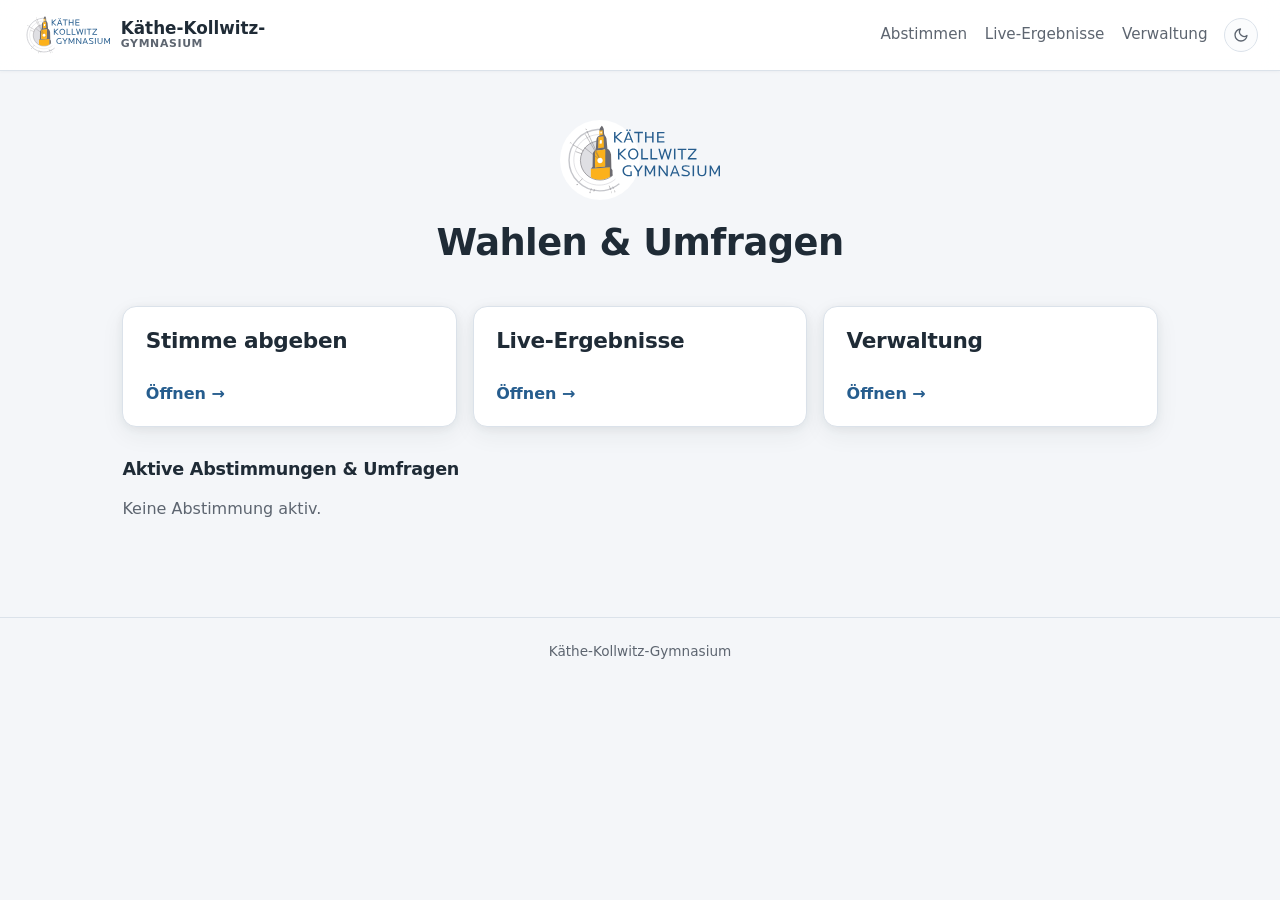
==== commit e4cd1edb: "Restore rounded friendly design, add polished glassmorphic header, sleek shadows and updated theme" ====
--- a/index.html
+++ b/index.html
@@ -11,7 +11,7 @@
   document.documentElement.setAttribute('data-theme', s || (d ? 'dark' : 'light'));
 })();
 </script>
-<link rel="stylesheet" href="static/style.css">
+<link rel="stylesheet" href="static/style.css?v=3">
 </head>
 <body>
 <header class="top">
@@ -60,7 +60,7 @@
 <footer class="foot">Käthe-Kollwitz-Gymnasium</footer>
 
 <script src="static/supabase.js"></script>
-<script src="static/supabase-config.js"></script>
+<script src="static/supabase-config.js?v=3"></script>
 <script>
 (async () => {
   const box = document.getElementById("open-elections");
--- a/static/style.css
+++ b/static/style.css
@@ -1,63 +1,77 @@
 :root {
-  --bg: #f8fafc;
+  /* KKG-Farben (aus dem Schullogo): Blau #265D8E, Orange #FCB11B */
+  --bg: #f4f6f9;
   --card: #ffffff;
-  --surface: #f1f5f9;
-  --surface-hover: #e2e8f0;
-  --ink: #0f172a;
-  --muted: #64748b;
-  --line: #e2e8f0;
-  --line-strong: #0f172a;
-  --accent: #1e40af;
-  --accent-hover: #1d4ed8;
+  --ink: #1f2b36;
+  --muted: #5d6570;
+  --line: #dbe2ea;
+  --surface: #fbfcfd;          /* neutrale Flächen (Inputs, Listen) */
+  --accent: #265d8e;
+  --accent-hover: #1c4a73;     /* dunkleres KKG-Blau */
   --accent-ink: #ffffff;
-  --accent-soft: #eff6ff;
-  --ok: #15803d;
-  --ok-soft: #f0fdf4;
-  --danger: #b91c1c;
-  --danger-soft: #fef2f2;
-  --radius: 0px;
-  --shadow: 0 1px 2px rgba(15, 23, 42, 0.05);
+  --accent-soft: #e4edf6;
+  --accent2: #fcb11b;
+  --accent2-soft: #fff3d8;
+  --accent2-ink: #8a5a00;      /* ablesbares Dunkelorange */
+  --ok: #16865c;
+  --ok-soft: #e3f2ea;
+  --danger: #b3372f;
+  --danger-soft: #fdebe9;
+  --warn: #9a6b00;
+  --radius: 14px;
+  --shadow: 0 2px 8px rgba(31, 43, 54, .06), 0 8px 24px rgba(31, 43, 54, .06);
+  --header-bg: rgba(255, 255, 255, 0.92);
 }
 
 [data-theme="dark"] {
-  --bg: #09090b;
-  --card: #12161f;
-  --surface: #18202c;
-  --surface-hover: #222b3a;
-  --ink: #f8fafc;
+  --bg: #0b0f17;
+  --card: #151c28;
+  --surface: #1c2637;
+  --surface-hover: #243247;
+  --ink: #f1f5f9;
   --muted: #94a3b8;
-  --line: #263142;
-  --line-strong: #f8fafc;
-  --accent: #3b82f6;
-  --accent-hover: #60a5fa;
-  --accent-ink: #ffffff;
-  --accent-soft: rgba(59, 130, 246, 0.12);
-  --ok: #22c55e;
-  --ok-soft: rgba(34, 197, 94, 0.12);
-  --danger: #ef4444;
-  --danger-soft: rgba(239, 68, 68, 0.12);
-  --shadow: 0 1px 3px rgba(0, 0, 0, 0.4);
+  --line: #263347;
+  --accent: #4ba3e3;
+  --accent-hover: #70b8ec;
+  --accent-ink: #0b0f17;
+  --accent-soft: rgba(75, 163, 227, 0.16);
+  --accent2: #fbb024;
+  --accent2-soft: rgba(251, 176, 36, 0.16);
+  --accent2-ink: #fde68a;
+  --ok: #34d399;
+  --ok-soft: rgba(52, 211, 153, 0.16);
+  --danger: #f87171;
+  --danger-soft: rgba(248, 113, 113, 0.16);
+  --warn: #fbbf24;
+  --radius: 14px;
+  --shadow: 0 4px 20px -2px rgba(0, 0, 0, 0.45), 0 1px 4px rgba(0, 0, 0, 0.3);
+  --header-bg: rgba(21, 28, 40, 0.92);
 }
 
 @media (prefers-color-scheme: dark) {
   :root:not([data-theme="light"]) {
-    --bg: #09090b;
-    --card: #12161f;
-    --surface: #18202c;
-    --surface-hover: #222b3a;
-    --ink: #f8fafc;
+    --bg: #0b0f17;
+    --card: #151c28;
+    --surface: #1c2637;
+    --surface-hover: #243247;
+    --ink: #f1f5f9;
     --muted: #94a3b8;
-    --line: #263142;
-    --line-strong: #f8fafc;
-    --accent: #3b82f6;
-    --accent-hover: #60a5fa;
-    --accent-ink: #ffffff;
-    --accent-soft: rgba(59, 130, 246, 0.12);
-    --ok: #22c55e;
-    --ok-soft: rgba(34, 197, 94, 0.12);
-    --danger: #ef4444;
-    --danger-soft: rgba(239, 68, 68, 0.12);
-    --shadow: 0 1px 3px rgba(0, 0, 0, 0.4);
+    --line: #263347;
+    --accent: #4ba3e3;
+    --accent-hover: #70b8ec;
+    --accent-ink: #0b0f17;
+    --accent-soft: rgba(75, 163, 227, 0.16);
+    --accent2: #fbb024;
+    --accent2-soft: rgba(251, 176, 36, 0.16);
+    --accent2-ink: #fde68a;
+    --ok: #34d399;
+    --ok-soft: rgba(52, 211, 153, 0.16);
+    --danger: #f87171;
+    --danger-soft: rgba(248, 113, 113, 0.16);
+    --warn: #fbbf24;
+    --radius: 14px;
+    --shadow: 0 4px 20px -2px rgba(0, 0, 0, 0.45), 0 1px 4px rgba(0, 0, 0, 0.3);
+    --header-bg: rgba(21, 28, 40, 0.92);
   }
 }
 
@@ -69,18 +83,19 @@
   background: var(--bg);
   color: var(--ink);
   line-height: 1.5;
-  transition: background-color 0.15s ease, color 0.15s ease;
+  transition: background-color 0.2s ease, color 0.2s ease;
 }
 
 a { color: var(--accent); text-decoration: none; }
 a:hover { text-decoration: underline; }
 
-h1, h2, h3 { line-height: 1.2; margin: 0 0 .5em; letter-spacing: -.02em; font-weight: 700; }
-h1 { font-size: 1.85rem; }
-h2 { font-size: 1.25rem; }
-h3 { font-size: 1.05rem; }
-
-::selection { background: var(--accent); color: var(--accent-ink); }
+h1, h2, h3 { line-height: 1.25; margin: 0 0 .5em; letter-spacing: -.015em; font-weight: 700; }
+h1 { font-size: 2rem; }
+h2 { font-size: 1.35rem; }
+h3 { font-size: 1.1rem; }
+
+::selection { background: #ffe2a3; color: #1f2b36; }
+[data-theme="dark"] ::selection { background: var(--accent); color: var(--accent-ink); }
 
 .muted { color: var(--muted); }
 .pad { padding: .8rem; }
@@ -91,9 +106,12 @@
   align-items: center;
   justify-content: space-between;
   gap: 1rem;
-  padding: .75rem 1.4rem;
-  background: var(--card);
+  padding: .8rem 1.4rem;
+  background: var(--header-bg);
+  backdrop-filter: blur(12px);
+  -webkit-backdrop-filter: blur(12px);
   border-bottom: 1px solid var(--line);
+  box-shadow: 0 1px 3px rgba(31, 43, 54, .04);
   position: sticky;
   top: 0;
   z-index: 20;
@@ -101,26 +119,26 @@
 .brand {
   display: flex;
   align-items: center;
-  gap: .6rem;
+  gap: .65rem;
   font-weight: 700;
   font-size: 1.05rem;
   color: var(--ink);
 }
 .brand:hover { text-decoration: none; }
 .brand-logo {
-  height: 40px;
+  height: 44px;
   width: auto;
   display: block;
   flex: none;
 }
 [data-theme="dark"] .brand-logo,
 [data-theme="dark"] .hero-logo {
-  filter: brightness(1.25) contrast(1.05);
+  filter: brightness(1.2) contrast(1.05);
 }
 @media (prefers-color-scheme: dark) {
   :root:not([data-theme="light"]) .brand-logo,
   :root:not([data-theme="light"]) .hero-logo {
-    filter: brightness(1.25) contrast(1.05);
+    filter: brightness(1.2) contrast(1.05);
   }
 }
 
@@ -142,30 +160,31 @@
   font-weight: 500;
   margin-left: 1.1rem;
   font-size: .95rem;
-}
-.topnav a:hover { color: var(--ink); text-decoration: none; }
+  transition: color 0.15s ease;
+}
+.topnav a:hover { color: var(--accent); text-decoration: none; }
 
 /* Theme toggle button */
 .theme-toggle {
-  background: transparent;
-  border: 1px solid var(--line);
-  color: var(--muted);
-  width: 32px;
-  height: 32px;
+  background: var(--surface);
+  border: 1px solid var(--line);
+  color: var(--muted);
+  width: 34px;
+  height: 34px;
   padding: 0;
   display: inline-flex;
   align-items: center;
   justify-content: center;
   cursor: pointer;
-  border-radius: var(--radius);
+  border-radius: 999px;
   margin-left: 1rem;
   flex: none;
-  transition: color .12s ease, border-color .12s ease, background .12s ease;
+  transition: color .15s ease, border-color .15s ease, background .15s ease, transform .12s ease;
 }
 .theme-toggle:hover {
   color: var(--ink);
-  border-color: var(--line-strong);
-  background: var(--surface);
+  border-color: var(--accent);
+  transform: scale(1.05);
 }
 :root .sun-icon { display: none; }
 :root .moon-icon { display: block; }
@@ -180,13 +199,13 @@
 
 @media (max-width: 640px) {
   .top { flex-wrap: wrap; padding: .6rem 1rem; }
-  .brand-logo { height: 32px; }
+  .brand-logo { height: 34px; }
   .topnav { margin-left: auto; }
-  .topnav a { margin-left: .7rem; font-size: .9rem; }
-  .theme-toggle { margin-left: .5rem; }
-}
-
-.main { max-width: 1040px; margin: 0 auto; padding: 1.6rem 1.4rem 3rem; }
+  .topnav a { margin-left: .8rem; font-size: .95rem; }
+  .theme-toggle { margin-left: .6rem; }
+}
+
+.main { max-width: 1080px; margin: 0 auto; padding: 1.6rem 1.4rem 3rem; }
 
 .foot {
   text-align: center;
@@ -198,30 +217,30 @@
 }
 
 /* ---------- hero ---------- */
-.hero { text-align: center; padding: 1.8rem 1rem 1.2rem; }
-.hero-logo { height: 80px; margin-bottom: 0.8rem; }
+.hero { text-align: center; padding: 2rem 1rem 1.6rem; }
+.hero-logo { height: 95px; margin-bottom: 1rem; }
 .kicker {
   display: inline-block;
-  background: var(--surface);
-  color: var(--muted);
-  border: 1px solid var(--line);
+  background: var(--accent2-soft);
+  color: var(--accent2-ink);
+  border: 1px solid var(--accent2);
   font-weight: 600;
-  font-size: .78rem;
+  font-size: .8rem;
   letter-spacing: .04em;
   text-transform: uppercase;
-  padding: .25rem .65rem;
-  border-radius: var(--radius);
-  margin-bottom: .8rem;
-}
-.hero h1 { font-size: 2.1rem; max-width: 44ch; margin: 0 auto; }
-.sub { color: var(--muted); max-width: 52ch; margin: .8rem auto 0; font-size: .95rem; }
+  padding: .3rem .75rem;
+  border-radius: 999px;
+  margin-bottom: 1rem;
+}
+.hero h1 { font-size: 2.3rem; max-width: 44ch; margin: 0 auto; }
+.sub { color: var(--muted); max-width: 52ch; margin: .8rem auto 0; font-size: 1rem; }
 
 /* ---------- cards ---------- */
 .cards3 {
   display: grid;
   grid-template-columns: repeat(3, 1fr);
   gap: 1rem;
-  margin: 1.8rem 0;
+  margin: 2rem 0;
 }
 @media (max-width: 780px) { .cards3 { grid-template-columns: 1fr; } }
 
@@ -229,26 +248,29 @@
   background: var(--card);
   border: 1px solid var(--line);
   border-radius: var(--radius);
-  padding: 1.2rem 1.3rem;
-}
-.card.feature {
-  display: block;
-  color: inherit;
-  transition: border-color .12s ease, background-color .12s ease;
-}
+  padding: 1.3rem 1.4rem;
+  box-shadow: var(--shadow);
+  transition: transform .15s ease, box-shadow .15s ease, border-color .15s ease;
+}
+.card.feature { display: block; color: inherit; }
 .card.feature:hover {
   text-decoration: none;
+  transform: translateY(-3px);
   border-color: var(--accent);
-  background: var(--surface);
+  box-shadow: 0 12px 28px rgba(31, 43, 54, .1);
   color: inherit;
+}
+[data-theme="dark"] .card.feature:hover {
+  box-shadow: 0 12px 28px rgba(0, 0, 0, .5);
 }
 .card-cta {
   display: inline-block;
   margin-top: 1rem;
   font-weight: 600;
   color: var(--accent);
-  font-size: .9rem;
-}
+  transition: transform .15s ease;
+}
+.card.feature:hover .card-cta { transform: translateX(4px); }
 
 .section-title { margin-top: 2rem; }
 .election-row {
@@ -260,8 +282,9 @@
   background: var(--card);
   border: 1px solid var(--line);
   border-radius: var(--radius);
-  padding: .85rem 1.1rem;
-  margin-bottom: .6rem;
+  padding: .95rem 1.2rem;
+  margin-bottom: .75rem;
+  box-shadow: var(--shadow);
 }
 
 /* ---------- buttons ---------- */
@@ -274,24 +297,34 @@
   color: var(--ink);
   font: inherit;
   font-weight: 600;
-  font-size: .92rem;
-  padding: .5rem 1rem;
-  border-radius: var(--radius);
+  padding: .55rem 1.15rem;
+  border-radius: 10px;
   cursor: pointer;
-  transition: background .12s ease, border-color .12s ease, color .12s ease;
-}
-.btn:hover { background: var(--surface); border-color: var(--line-strong); text-decoration: none; }
-.btn.primary { background: var(--accent); border-color: var(--accent); color: var(--accent-ink); }
-.btn.primary:hover { background: var(--accent-hover); border-color: var(--accent-hover); }
-.btn.danger { background: transparent; border-color: var(--danger); color: var(--danger); }
-.btn.danger:hover { background: var(--danger-soft); }
+  transition: background .12s ease, border-color .12s ease, transform .12s ease, box-shadow .12s ease;
+}
+.btn:hover { background: #eef2f7; text-decoration: none; }
+[data-theme="dark"] .btn:hover { background: var(--surface-hover); }
+
+.btn.primary {
+  background: var(--accent);
+  border-color: var(--accent);
+  color: var(--accent-ink);
+  box-shadow: 0 2px 6px rgba(38, 93, 142, 0.25);
+}
+.btn.primary:hover {
+  background: var(--accent-hover);
+  border-color: var(--accent-hover);
+  transform: translateY(-1px);
+}
+.btn.danger { background: var(--danger); border-color: var(--danger); color: #fff; }
+.btn.danger:hover { background: #9c2c25; }
 .btn.ghost { background: transparent; border-color: transparent; color: var(--muted); }
-.btn.ghost:hover { background: var(--surface); color: var(--ink); border-color: var(--line); }
-.btn.small { padding: .3rem .7rem; font-size: .85rem; }
+.btn.ghost:hover { background: var(--surface); color: var(--ink); }
+.btn.small { padding: .35rem .85rem; font-size: .88rem; border-radius: 8px; }
 .btn.wide { width: 100%; }
-.btn:disabled { opacity: .45; cursor: not-allowed; }
-
-.row-actions { display: flex; gap: .5rem; flex-wrap: wrap; align-items: center; }
+.btn:disabled { opacity: .5; cursor: not-allowed; }
+
+.row-actions { display: flex; gap: .6rem; flex-wrap: wrap; align-items: center; }
 
 .linkish {
   background: none;
@@ -306,21 +339,22 @@
 
 /* ---------- forms ---------- */
 .stack { display: grid; gap: .9rem; }
-.field { display: grid; gap: .3rem; }
+.field { display: grid; gap: .35rem; }
 .field > span { font-size: .85rem; font-weight: 600; color: var(--muted); }
 input, textarea, select {
   font: inherit;
   border: 1px solid var(--line);
-  border-radius: var(--radius);
-  padding: .55rem .75rem;
+  border-radius: 10px;
+  padding: .55rem .8rem;
   background: var(--surface);
   color: var(--ink);
   width: 100%;
-  transition: border-color .12s ease;
+  transition: border-color .15s ease, box-shadow .15s ease;
 }
 input:focus, textarea:focus, select:focus {
   outline: none;
   border-color: var(--accent);
+  box-shadow: 0 0 0 3px var(--accent-soft);
 }
 .code-input {
   font-family: ui-monospace, SFMono-Regular, Menlo, monospace;
@@ -332,38 +366,37 @@
 .code-row { display: grid; grid-template-columns: 1fr 2fr; gap: .8rem; }
 @media (max-width: 560px) { .code-row { grid-template-columns: 1fr; } }
 
-.error { color: var(--danger); font-weight: 600; font-size: .9rem; margin: .5rem 0 0; }
+.error { color: var(--danger); font-weight: 600; margin: .6rem 0 0; }
 .status-note {
   background: var(--surface);
   border: 1px solid var(--line);
-  border-left: 3px solid var(--accent);
+  border-left: 4px solid var(--accent);
   color: var(--ink);
-  border-radius: var(--radius);
-  padding: .75rem 1rem;
+  border-radius: 10px;
+  padding: .85rem 1rem;
   margin-top: 1rem;
-  font-size: .9rem;
-}
-
-.center-col { max-width: 620px; margin: 2rem auto 0; }
+}
+
+.center-col { max-width: 640px; margin: 2rem auto 0; }
 .login-card { text-align: center; }
 
 /* ---------- vote page ---------- */
-.vote-card h1 { font-size: 1.6rem; }
+.vote-card h1 { font-size: 1.7rem; }
 .election-head { margin: 1.2rem 0 .4rem; }
 .pick-hint { font-weight: 600; margin: 1rem 0 .6rem; }
-.options { display: grid; gap: .5rem; }
+.options { display: grid; gap: .6rem; }
 .option {
   display: flex;
   gap: .8rem;
   align-items: flex-start;
   border: 1px solid var(--line);
-  border-radius: var(--radius);
+  border-radius: 12px;
   padding: .85rem 1rem;
   cursor: pointer;
-  background: var(--card);
-  transition: border-color .12s ease, background-color .12s ease;
-}
-.option:hover { border-color: var(--line-strong); background: var(--surface); }
+  background: var(--surface);
+  transition: border-color .15s ease, background .15s ease, transform .12s ease;
+}
+.option:hover { border-color: var(--accent); transform: translateY(-1px); }
 .option input { width: auto; margin: .25rem 0 0; accent-color: var(--accent); }
 .option.selected { border-color: var(--accent); background: var(--accent-soft); }
 .option-text { display: grid; }
@@ -371,14 +404,13 @@
 
 .success { text-align: center; padding: 1.2rem 0 .4rem; }
 .success-mark {
-  width: 56px;
-  height: 56px;
+  width: 64px;
+  height: 64px;
   margin: 0 auto 1rem;
-  border-radius: var(--radius);
+  border-radius: 50%;
   background: var(--ok-soft);
   color: var(--ok);
-  border: 1px solid var(--ok);
-  font-size: 1.8rem;
+  font-size: 2rem;
   font-weight: 700;
   display: grid;
   place-items: center;
@@ -398,11 +430,12 @@
   background: var(--card);
   border: 1px solid var(--line);
   border-radius: var(--radius);
-  padding: .85rem 1rem;
+  padding: .9rem 1rem;
   text-align: center;
-}
-.stat span { font-size: 1.75rem; font-weight: 700; display: block; letter-spacing: -.02em; }
-.stat small { color: var(--muted); font-size: .82rem; text-transform: uppercase; letter-spacing: .04em; }
+  box-shadow: var(--shadow);
+}
+.stat span { font-size: 1.85rem; font-weight: 700; display: block; letter-spacing: -.02em; }
+.stat small { color: var(--muted); }
 
 .bars { display: grid; gap: .8rem; padding: .6rem 0; }
 .bar-row { display: grid; gap: .35rem; }
@@ -412,39 +445,41 @@
   gap: .5rem;
   flex-wrap: wrap;
 }
-.bar-num { color: var(--muted); font-size: .88rem; }
+.bar-num { color: var(--muted); font-size: .9rem; }
 .bar-track {
-  height: 14px;
+  height: 18px;
   background: var(--surface);
   border: 1px solid var(--line);
-  border-radius: var(--radius);
+  border-radius: 999px;
   overflow: hidden;
 }
 .bar-fill {
   height: 100%;
-  background: var(--accent);
-  border-radius: var(--radius);
-  transition: width .4s ease;
-}
-.crown { color: var(--accent); margin-right: 2px; }
+  background: linear-gradient(90deg, var(--accent), #5b8cb8);
+  border-radius: 999px;
+  transition: width .5s cubic-bezier(0.16, 1, 0.3, 1);
+}
+[data-theme="dark"] .bar-fill {
+  background: linear-gradient(90deg, var(--accent), #70b8ec);
+}
+.crown { color: var(--accent2); }
 .dash-pick { display: flex; align-items: center; gap: .6rem; flex-wrap: wrap; margin-top: 1rem; color: var(--muted); }
 .dash-pick select { width: auto; max-width: 100%; }
 .hint { color: var(--muted); font-size: .88rem; margin: .6rem 0 0; }
 
 /* ---------- pills ---------- */
 .pill {
-  font-size: .72rem;
+  font-size: .75rem;
   font-weight: 700;
   text-transform: uppercase;
-  letter-spacing: .04em;
-  padding: .2rem .5rem;
-  border-radius: var(--radius);
-  border: 1px solid var(--line);
-}
-.pill.draft { background: var(--surface); color: var(--muted); }
-.pill.running { background: var(--ok-soft); color: var(--ok); border-color: var(--ok); }
-.pill.closed { background: var(--danger-soft); color: var(--danger); border-color: var(--danger); }
-.pill.round { background: var(--surface); color: var(--ink); border-color: var(--line-strong); }
+  letter-spacing: .03em;
+  padding: .2rem .6rem;
+  border-radius: 999px;
+}
+.pill.draft { background: var(--surface); color: var(--muted); border: 1px solid var(--line); }
+.pill.running { background: var(--ok-soft); color: var(--ok); }
+.pill.closed { background: var(--danger-soft); color: var(--danger); }
+.pill.round { background: var(--accent2-soft); color: var(--accent2-ink); border: 1px solid var(--accent2); }
 .pill.round.sm { font-size: .66rem; padding: .1rem .4rem; vertical-align: middle; }
 
 /* ---------- rounds / dashboard title ---------- */
@@ -459,7 +494,7 @@
 /* ---------- admin layout ---------- */
 .admin-layout {
   display: grid;
-  grid-template-columns: 290px 1fr;
+  grid-template-columns: 300px 1fr;
   gap: 1.2rem;
   align-items: start;
 }
@@ -473,28 +508,29 @@
   background: var(--card);
   border: 1px solid var(--line);
   border-radius: var(--radius);
-  padding: 1rem;
+  padding: 1.1rem;
+  box-shadow: var(--shadow);
   max-height: calc(100vh - 90px);
   overflow: auto;
 }
 @media (max-width: 820px) { .admin-side { position: static; max-height: none; } }
 
-.election-list { display: grid; gap: .4rem; }
+.election-list { display: grid; gap: .5rem; }
 .list-item {
   display: grid;
   gap: .15rem;
   text-align: left;
   background: var(--surface);
   border: 1px solid var(--line);
-  border-radius: var(--radius);
-  padding: .65rem .8rem;
+  border-radius: 10px;
+  padding: .75rem .85rem;
   cursor: pointer;
   font: inherit;
   color: var(--ink);
   width: 100%;
-  transition: border-color .12s ease;
-}
-.list-item:hover { border-color: var(--line-strong); }
+  transition: border-color .15s ease, background .15s ease;
+}
+.list-item:hover { border-color: var(--accent); }
 .list-item.active { border-color: var(--accent); background: var(--accent-soft); }
 .list-title { font-weight: 600; font-size: .95rem; }
 .list-meta { color: var(--muted); font-size: .8rem; }
@@ -504,7 +540,7 @@
   color: var(--muted);
   text-align: center;
   padding: 3rem 1rem;
-  border: 1px dashed var(--line);
+  border: 2px dashed var(--line);
   border-radius: var(--radius);
 }
 
@@ -515,22 +551,22 @@
   flex-wrap: wrap;
   margin-bottom: 1rem;
 }
-.tabs { display: flex; gap: .3rem; margin: 1rem 0 .8rem; flex-wrap: wrap; }
+.tabs { display: flex; gap: .4rem; margin: 1rem 0 .8rem; flex-wrap: wrap; }
 .tab {
   border: 1px solid var(--line);
   background: var(--card);
   color: var(--muted);
   font: inherit;
   font-weight: 600;
-  font-size: .88rem;
-  padding: .4rem .85rem;
-  border-radius: var(--radius);
+  font-size: .9rem;
+  padding: .4rem .95rem;
+  border-radius: 999px;
   cursor: pointer;
-  transition: color .12s ease, border-color .12s ease, background .12s ease;
-}
-.tab:hover { color: var(--ink); border-color: var(--line-strong); }
-.tab.active { background: var(--accent); border-color: var(--accent); color: var(--accent-ink); }
-.tab-pane { background: var(--card); border: 1px solid var(--line); border-radius: var(--radius); padding: 1.1rem; }
+  transition: all .15s ease;
+}
+.tab:hover { color: var(--ink); border-color: var(--accent); }
+.tab.active { background: var(--accent); border-color: var(--accent); color: #fff; }
+.tab-pane { background: var(--card); border: 1px solid var(--line); border-radius: var(--radius); padding: 1.2rem; box-shadow: var(--shadow); }
 .hidden { display: none !important; }
 
 .add-row { display: flex; gap: .6rem; margin-bottom: 1rem; flex-wrap: wrap; align-items: center; }
@@ -539,7 +575,7 @@
 .qr-host { display: grid; gap: .2rem; }
 .qr-host input { min-width: 220px; font-size: .88rem; }
 
-.cand-list { display: grid; gap: .4rem; }
+.cand-list { display: grid; gap: .5rem; }
 .cand-row {
   display: flex;
   justify-content: space-between;
@@ -547,20 +583,20 @@
   flex-wrap: wrap;
   gap: 1rem;
   border: 1px solid var(--line);
-  border-radius: var(--radius);
-  padding: .6rem .9rem;
-  background: var(--card);
+  border-radius: 10px;
+  padding: .65rem .95rem;
+  background: var(--surface);
 }
 .cand-row small { display: block; }
 
 .ballot-grid {
   display: grid;
-  grid-template-columns: repeat(auto-fill, minmax(140px, 1fr));
-  gap: .6rem;
+  grid-template-columns: repeat(auto-fill, minmax(150px, 1fr));
+  gap: .8rem;
   max-height: 60vh;
   overflow: auto;
   border: 1px dashed var(--line);
-  border-radius: var(--radius);
+  border-radius: 12px;
   padding: .8rem;
 }
 .ballot {
@@ -569,23 +605,25 @@
   gap: .4rem;
   background: var(--card);
   border: 1px solid var(--line);
-  border-radius: var(--radius);
-  padding: .65rem;
+  border-radius: 10px;
+  padding: .75rem;
   cursor: pointer;
-  transition: border-color 0.12s ease, background-color 0.12s ease;
+  transition: transform 0.15s ease, border-color 0.15s ease, box-shadow 0.15s ease;
 }
 .ballot:hover {
   border-color: var(--accent);
-  background: var(--surface);
+  transform: translateY(-2px);
+  box-shadow: 0 6px 16px rgba(0,0,0,0.08);
 }
 .ballot .ballot-qr {
-  width: 64px;
-  height: 64px;
+  width: 68px;
+  height: 68px;
   display: flex;
   align-items: center;
   justify-content: center;
   background: #ffffff;
-  padding: 2px;
+  padding: 4px;
+  border-radius: 6px;
   border: 1px solid var(--line);
 }
 .ballot .ballot-qr canvas, .ballot .ballot-qr img {
@@ -593,10 +631,10 @@
   height: 60px !important;
   image-rendering: -webkit-optimize-contrast;
   image-rendering: crisp-edges;
-  border-radius: 0;
+  border-radius: 4px;
 }
 .ballot code { font-family: ui-monospace, SFMono-Regular, Menlo, monospace; font-weight: 600; font-size: 0.95rem; }
-.ballot.used { opacity: .4; }
+.ballot.used { opacity: .45; }
 
 /* ---------- Lightbox Modal ---------- */
 .lightbox-overlay {
@@ -611,37 +649,38 @@
 .lightbox-backdrop {
   position: absolute;
   inset: 0;
-  background: rgba(0, 0, 0, 0.75);
-  backdrop-filter: blur(4px);
+  background: rgba(15, 23, 42, 0.75);
+  backdrop-filter: blur(6px);
 }
 .lightbox-card {
   position: relative;
   z-index: 1;
   background: var(--card);
-  border: 1px solid var(--line);
-  border-radius: var(--radius);
+  border-radius: 18px;
   padding: 2rem;
   max-width: 90vw;
-  width: 360px;
+  width: 380px;
   text-align: center;
-  box-shadow: var(--shadow);
-  animation: popIn 0.15s cubic-bezier(0.16, 1, 0.3, 1);
+  box-shadow: 0 20px 40px rgba(0,0,0,0.3);
+  animation: popIn 0.2s cubic-bezier(0.16, 1, 0.3, 1);
+  border: 1px solid var(--line);
 }
 @keyframes popIn {
-  from { opacity: 0; transform: scale(0.96); }
+  from { opacity: 0; transform: scale(0.92); }
   to { opacity: 1; transform: scale(1); }
 }
 .lightbox-close {
   position: absolute;
-  top: 8px;
-  right: 12px;
+  top: 10px;
+  right: 14px;
   background: none;
   border: none;
-  font-size: 26px;
+  font-size: 28px;
   line-height: 1;
   color: var(--muted);
   cursor: pointer;
   padding: 4px;
+  border-radius: 50%;
 }
 .lightbox-close:hover { color: var(--ink); }
 .lightbox-qr {
@@ -652,27 +691,28 @@
   align-items: center;
   justify-content: center;
   background: #ffffff;
-  padding: 8px;
+  padding: 10px;
+  border-radius: 12px;
   border: 1px solid var(--line);
 }
 .lightbox-qr canvas, .lightbox-qr img {
-  width: 264px !important;
-  height: 264px !important;
+  width: 260px !important;
+  height: 260px !important;
   image-rendering: pixelated;
   image-rendering: crisp-edges;
-  border-radius: 0;
+  border-radius: 8px;
 }
 .lightbox-code {
   font-family: ui-monospace, SFMono-Regular, Menlo, monospace;
-  font-size: 1.6rem;
+  font-size: 1.7rem;
   font-weight: 700;
   letter-spacing: 2px;
-  color: var(--ink);
+  color: var(--accent);
   margin-bottom: 0.3rem;
 }
 .lightbox-title {
   color: var(--muted);
-  font-size: .92rem;
+  font-size: 0.95rem;
   margin-bottom: 1.2rem;
 }
 .lightbox-actions {
@@ -682,7 +722,7 @@
 }
 
 .result-stats { display: flex; gap: .8rem; margin-bottom: 1rem; flex-wrap: wrap; }
-.result-stats .stat { box-shadow: none; padding: .6rem .9rem; }
+.result-stats .stat { box-shadow: none; padding: .6rem .9rem; border-radius: 10px; }
 .result-stats .stat span { font-size: 1.4rem; }
 
 /* ---------- print ---------- */
